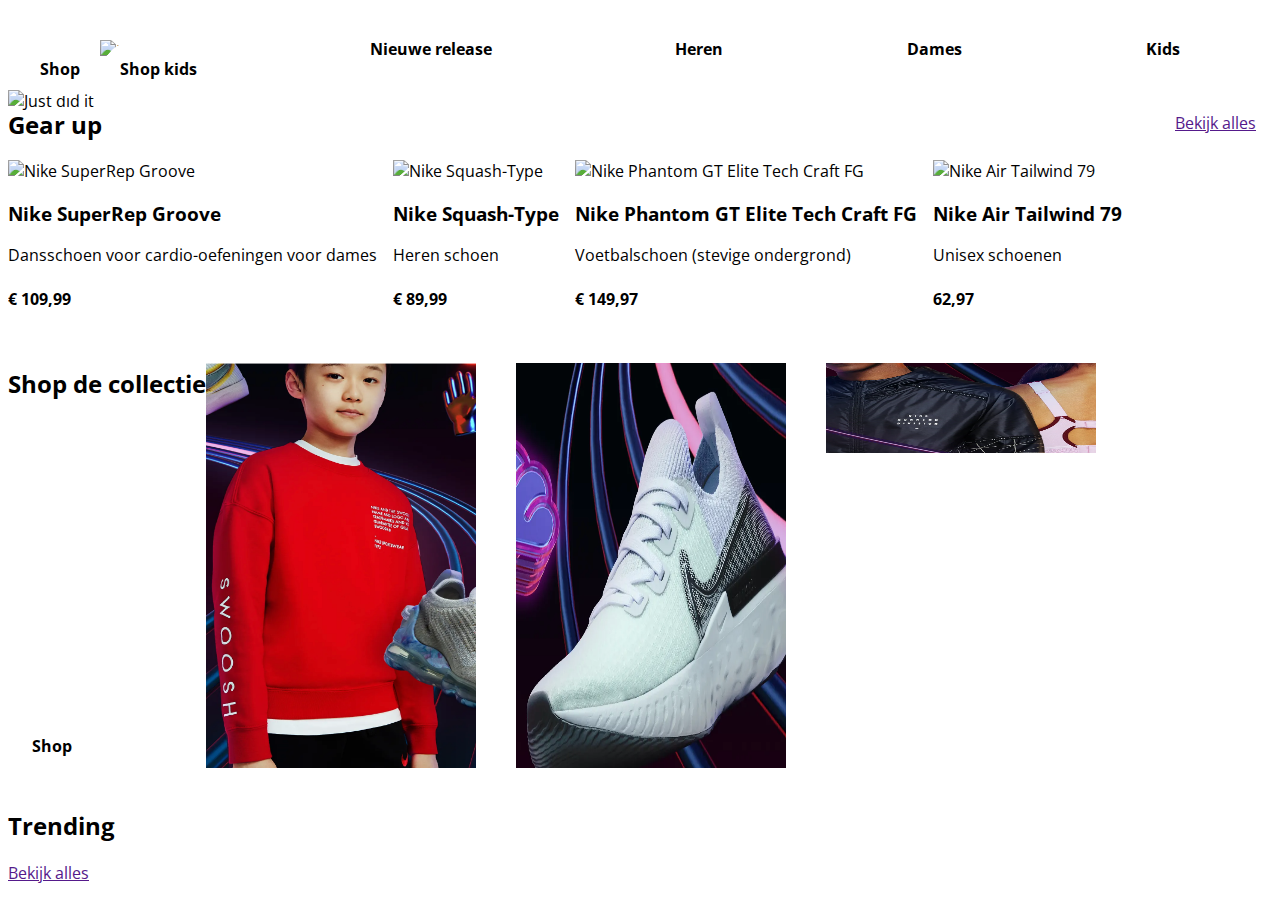
==== index.html @ 1f686b12 "Add files via upload" ====
<!doctype html>
<html lang="nl">

<head>
  <meta charset="UTF-8">
  <meta name="author" content="jouw naam">
  <meta name="viewport" content="width=device-width, initial-scale=1">

  <title>Nike</title>

  <link href="styles/style.css" rel="stylesheet">
  <link rel="preconnect" href="https://fonts.gstatic.com">
  <link href="https://fonts.googleapis.com/css2?family=Open+Sans+Condensed:ital,wght@0,300;0,700;1,300&display=swap" rel="stylesheet">

</head>

<header>

  <nav>
    <ul id="Navigatie">
      <li><img src="https://i.pinimg.com/originals/20/60/2d/20602d43cc993811e5a6bd1886af4f33.png" alt="Nike logo"></li>
      <li> <a href="">Nieuwe release</a></li>
      <li> <a href="">Heren</a></li>
      <li> <a href="">Dames</a></li>
      <li> <a href="">Kids</a></li>
    </ul>
  </nav>

</header>

<body>
  <script src="scripts/script.js"></script>

  <section id="Uitgelicht">
    <h2>Laat je look vlammen</h2>
    <img src="https://images.unsplash.com/photo-1579298245158-33e8f568f7d3?ixlib=rb-1.2.1&ixid=eyJhcHBfaWQiOjEyMDd9&auto=format&fit=crop&w=2134&q=80" alt="Just did it">
    <a href="">Shop</a> <a href="">Shop kids</a>
  </section>

  <section id="Gearup">
    <h2>Gear up</h2>
    <a href=""> Bekijk alles</a>

    <section id="schoenen">
      <section id="schoen1">
        <img src="https://static.nike.com/a/images/t_PDP_864_v1/f_auto,b_rgb:f5f5f5/c372decc-56ef-4c8b-a226-6e524dd06023/superrep-groove-dansschoen-cardio-oefeningen-dames-Kzk4Ml.jpg" alt="Nike SuperRep Groove">
        <h3>Nike SuperRep Groove</h3>
        <p>Dansschoen voor cardio-oefeningen voor dames</p>
        <h4>€ 109,99</h4>
      </section>

      <section id="schoen2">
        <img src="https://static.nike.com/a/images/c_limit,w_592,f_auto/t_product_v1/i1-3713950b-8cb1-4521-9f08-b0ad23f3487e/squash-type-herenschoen-VsN0Gf.jpg" alt="Nike Squash-Type">
        <h3>Nike Squash-Type</h3>
        <p>Heren schoen</p>
        <h4>€ 89,99</h4>
      </section>

      <section id="schoen3">
        <img src="https://static.nike.com/a/images/c_limit,w_592,f_auto/t_product_v1/562a90c4-e43f-4e2d-8ecd-390de38e3019/phantom-gt-elite-tech-craft-fg-voetbalschoen-RDJDDx.jpg" alt="Nike Phantom GT Elite Tech Craft FG">
        <h3>Nike Phantom GT Elite Tech Craft FG</h3>
        <p>Voetbalschoen (stevige ondergrond)</p>
        <h4>€ 149,97</h4>
      </section>

      <section id="schoen4">
        <img src="https://static.nike.com/a/images/t_PDP_864_v1/f_auto,b_rgb:f5f5f5/twzljiqrqjmmbgksaz6c/air-tailwind-79-schoen-VrwQ7M.jpg" alt="Nike Air Tailwind 79">
        <h3>Nike Air Tailwind 79</h3>
        <p>Unisex schoenen</p>
        <h4>62,97</h4>
      </section>
    </section>


  </section>



  <section id="shopdecollectie">
    <h2>Shop de collectie</h2>

    <figure id="onzefavorieten">
      <img src="./images/onzefavorieten.jpg" alt="Onze favorieten">
      <figcaption><a href="">Shop</a> </figcaption>
    </figure>

    <figure id="alleschoenen">
      <img src="./images/alleschoenen.png" alt="Onze schoenen">
      <figcaption><a href="">Shop</a> </figcaption>
    </figure>

    <figure id="allekleding">
      <img src="./images/allekleding.png" alt="Onze kleding">
      <figcaption><a href="">Shop</a> </figcaption>
    </figure>

  </section>


  <section>
    <h2>Trending</h2>
    <a href=""> Bekijk alles</a>
    <img src="" alt="">
    <h4></h4>
    <p></p>
  </section>

  <section>
    <h2></h2>
    <figure>
      <figcaption> <a href="#"></a> </figcaption>
    </figure>
  </section>


  <section> </section>
  <h2></h2>

  <section>
    <h2></h2>
  </section>
</body>

<footer></footer>

</html>
---- styles/style.css ----
/* CSS Document */
*, *::after, *::before {
  box-sizing: border-box;
  font-family: "open Sans Condensed";
}

/* Bron navigatie: https://stackoverflow.com/questions/15710701/horizontal-list-items  */

header {
  background-color: white;
}

ul#Navigatie {
  background: none;
  margin: 0;
  padding: 0;
  height: 10%;
  width: auto;
  display: flex;
}

ul#Navigatie img {
  width: 5vh;
  align-items: center;
  align-content: center;
  margin-top: 1em;
}

ul#Navigatie li {
  display: inline;
  list-style: none;
  margin-left: auto;
  margin-right: auto;
  top: 0px;
  align-items: center;
  padding: 1em;
}

ul#Navigatie li a {
  text-decoration: none;
  font-weight: bolder;
  color: #000;
  height: 50px;
  width: auto;
  display: block;
  text-align: center;
  line-height: 50px;
  color: black;
}

#Uitgelicht {
  position: relative;
}

#Uitgelicht h2 {
  position: absolute;
  text-size: 2em;
  color: white;
  bottom: 3.5em;
  left: 1em;
  margin: 0;
  border-radius: 1em;
}

#Uitgelicht a {
  position: absolute;
  bottom: 1em;
  margin: 0;
  padding: 1em;
  color: black;
  background-color: white;
  border-radius: 3em;
  font-weight: bolder;
  font-size: 1em;
  text-decoration: none;
}

#Uitgelicht a:first-of-type {
  position: absolute;
  left: 1em;
}

#Uitgelicht a:last-of-type {
  position: absolute;
  left: 6em;
}

#Uitgelicht img {
  width: 100%;
  height: 70%;
}

#Gearup {
  position: relative;
  display: flex;
}

#Gearup img {
  width: 40vw;
  height: 40vw;

}

#Gearup a {
  position: absolute;
  top: 0em;
  right: 1em;
}

#Gearup h2 {
  position: absolute;
  top: -1em;
}

#schoenen {
  display: flex;
  justify-content: flex-start;
  overflow: auto;
}

#schoen1, #schoen2, #schoen3, #schoen4 {
  padding: 1em;
  margin-left: -1em;
  margin-top: 2em;
}

#shopdecollectie {
  position: relative;
  display: flex;
}

#shopdecollectie img {
  width: 30vh;
  height: 45vh;
  margin-left: -2.5em;
}

#shopdecollectie a {
  position: absolute;
  bottom: 1em;
  margin: 0;
  left: .5em;
  padding: 1em;
  color: black;
  background-color: white;
  border-radius: 3em;
  font-weight: bolder;
  font-size: 1em;
  text-decoration: none;
}

#alleschoenen, #allekleding img {
height: 10vh;
}

#alleschoenen, #allekleding {
justify-content: flex-end;
flex-direction: column;
}
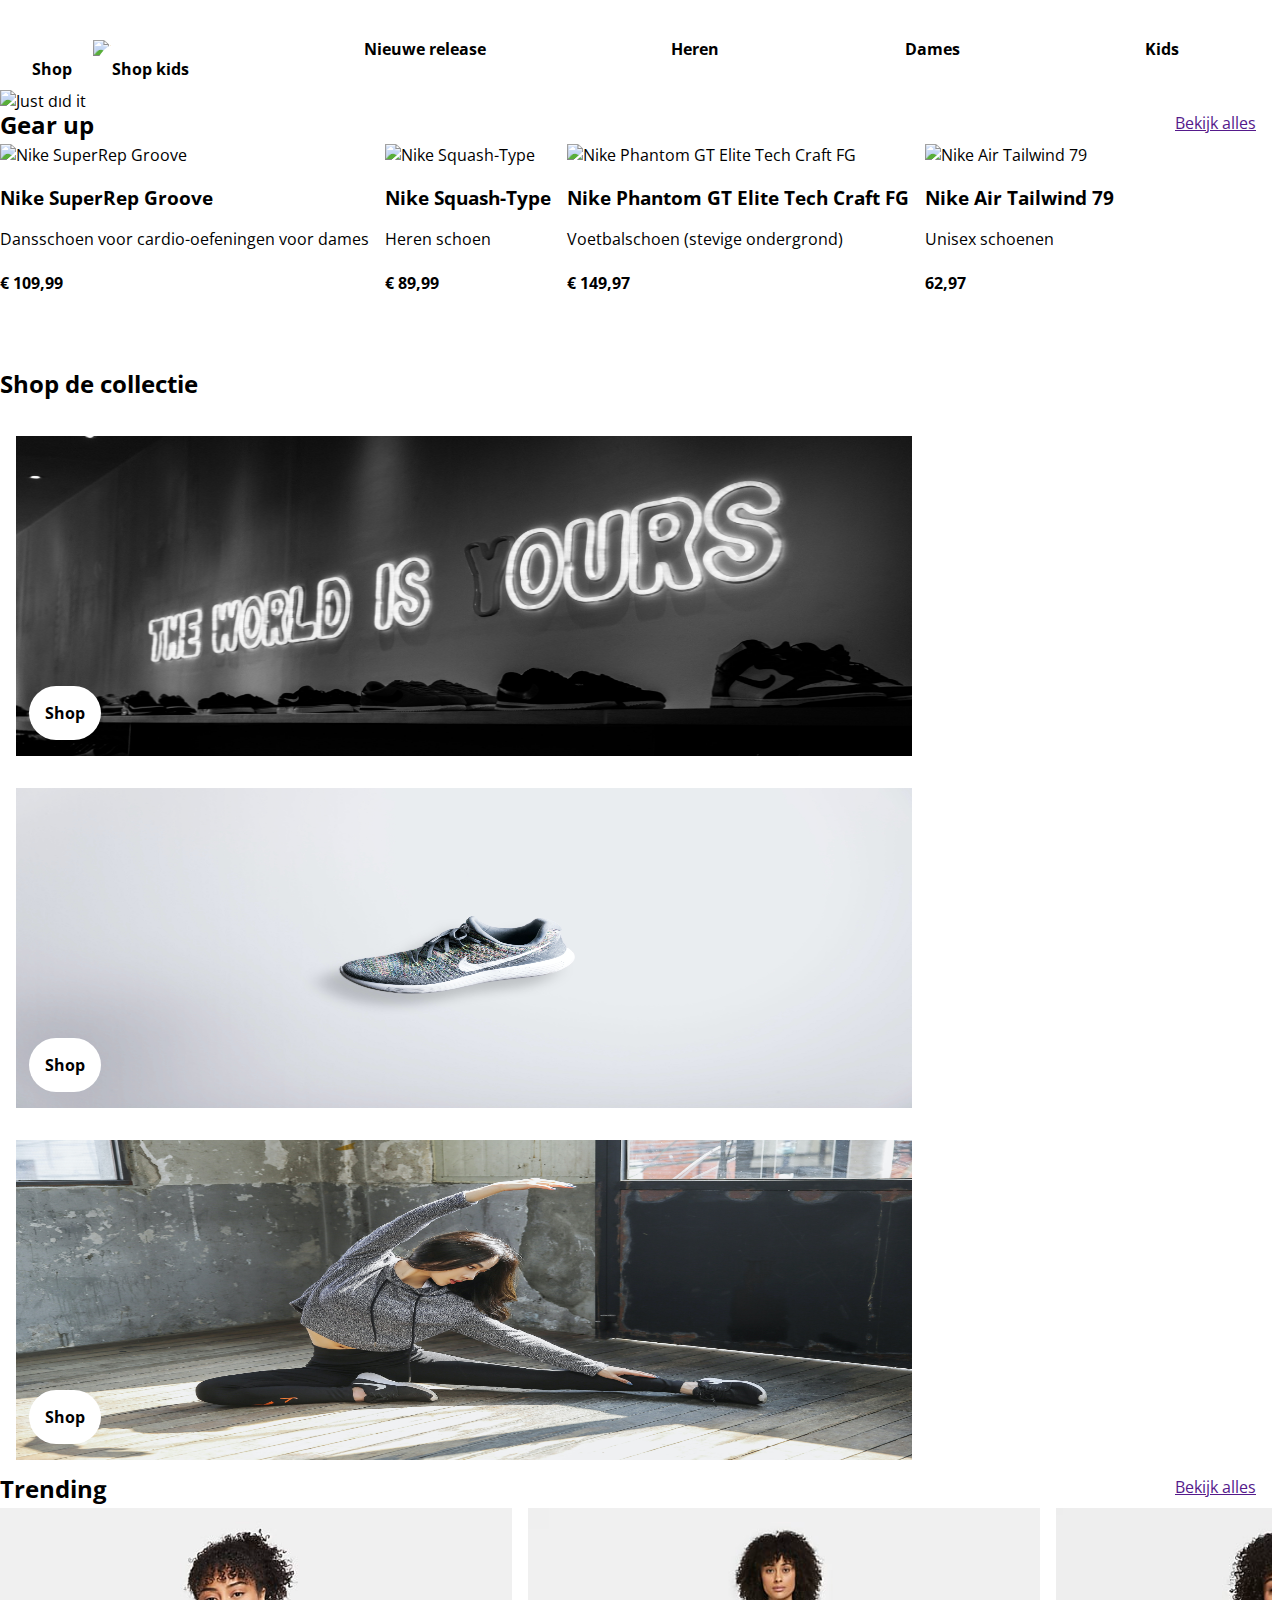
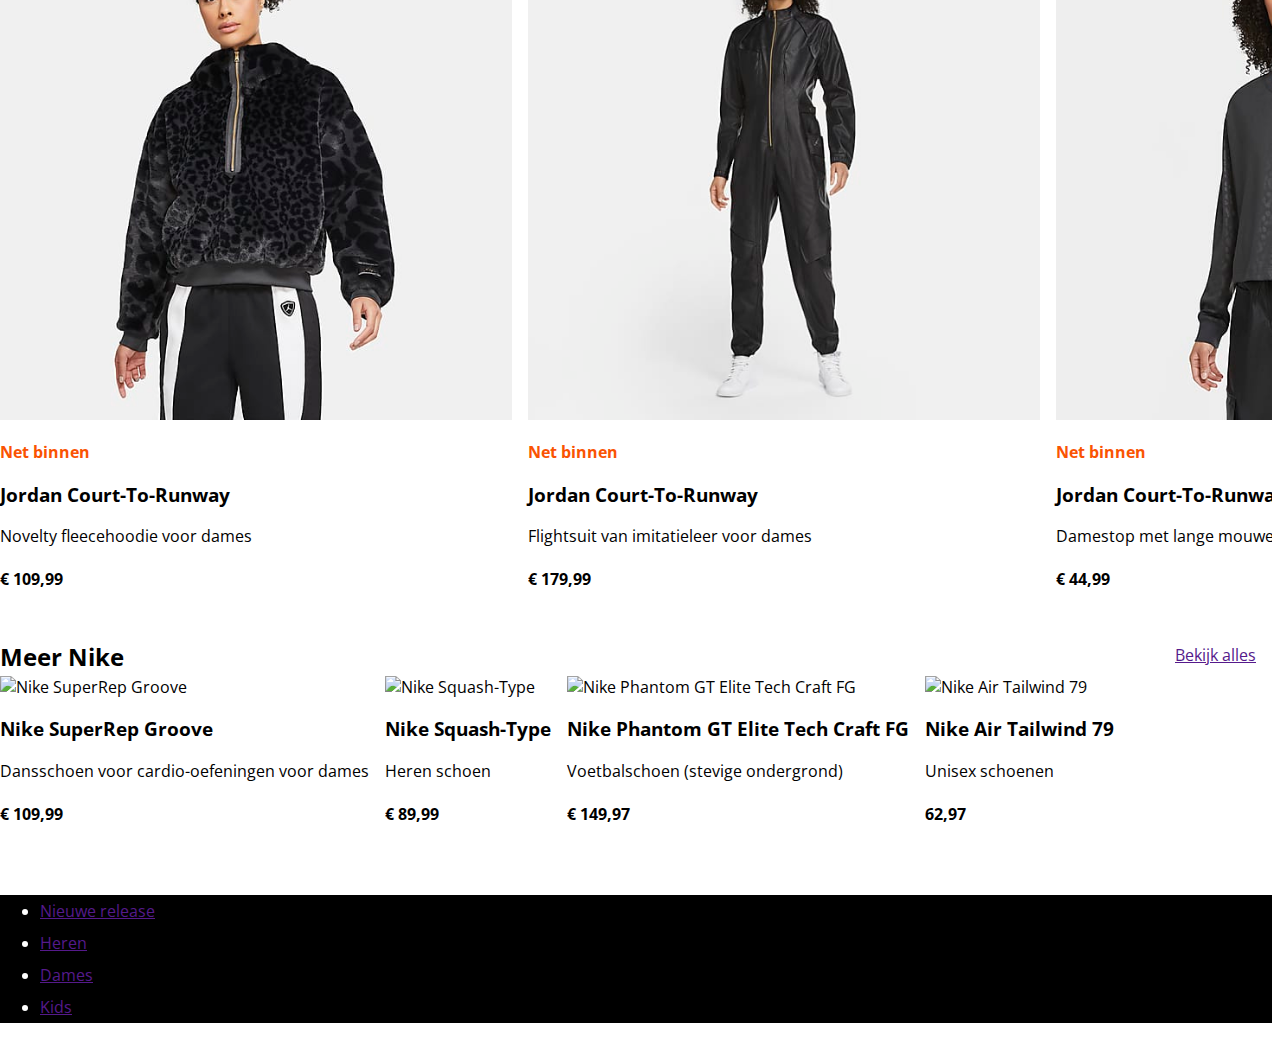
==== commit 5b94885c: "Add files via upload" ====
--- a/index.html
+++ b/index.html
@@ -29,7 +29,7 @@
 </header>
 
 <body>
-  <script src="scripts/script.js"></script>
+
 
   <section id="Uitgelicht">
     <h2>Laat je look vlammen</h2>
@@ -37,40 +37,40 @@
     <a href="">Shop</a> <a href="">Shop kids</a>
   </section>
 
+
   <section id="Gearup">
     <h2>Gear up</h2>
     <a href=""> Bekijk alles</a>
 
     <section id="schoenen">
-      <section id="schoen1">
+      <section>
         <img src="https://static.nike.com/a/images/t_PDP_864_v1/f_auto,b_rgb:f5f5f5/c372decc-56ef-4c8b-a226-6e524dd06023/superrep-groove-dansschoen-cardio-oefeningen-dames-Kzk4Ml.jpg" alt="Nike SuperRep Groove">
         <h3>Nike SuperRep Groove</h3>
         <p>Dansschoen voor cardio-oefeningen voor dames</p>
         <h4>€ 109,99</h4>
       </section>
 
-      <section id="schoen2">
+      <section>
         <img src="https://static.nike.com/a/images/c_limit,w_592,f_auto/t_product_v1/i1-3713950b-8cb1-4521-9f08-b0ad23f3487e/squash-type-herenschoen-VsN0Gf.jpg" alt="Nike Squash-Type">
         <h3>Nike Squash-Type</h3>
         <p>Heren schoen</p>
         <h4>€ 89,99</h4>
       </section>
 
-      <section id="schoen3">
+      <section>
         <img src="https://static.nike.com/a/images/c_limit,w_592,f_auto/t_product_v1/562a90c4-e43f-4e2d-8ecd-390de38e3019/phantom-gt-elite-tech-craft-fg-voetbalschoen-RDJDDx.jpg" alt="Nike Phantom GT Elite Tech Craft FG">
         <h3>Nike Phantom GT Elite Tech Craft FG</h3>
         <p>Voetbalschoen (stevige ondergrond)</p>
         <h4>€ 149,97</h4>
       </section>
 
-      <section id="schoen4">
+      <section>
         <img src="https://static.nike.com/a/images/t_PDP_864_v1/f_auto,b_rgb:f5f5f5/twzljiqrqjmmbgksaz6c/air-tailwind-79-schoen-VrwQ7M.jpg" alt="Nike Air Tailwind 79">
         <h3>Nike Air Tailwind 79</h3>
         <p>Unisex schoenen</p>
         <h4>62,97</h4>
       </section>
     </section>
-
 
   </section>
 
@@ -79,48 +79,112 @@
   <section id="shopdecollectie">
     <h2>Shop de collectie</h2>
 
-    <figure id="onzefavorieten">
+    <figure>
       <img src="./images/onzefavorieten.jpg" alt="Onze favorieten">
       <figcaption><a href="">Shop</a> </figcaption>
     </figure>
 
-    <figure id="alleschoenen">
-      <img src="./images/alleschoenen.png" alt="Onze schoenen">
+    <figure>
+      <img src="./images/alleschoenen.jpg" alt="Onze schoenen">
       <figcaption><a href="">Shop</a> </figcaption>
     </figure>
 
-    <figure id="allekleding">
-      <img src="./images/allekleding.png" alt="Onze kleding">
+    <figure>
+      <img src="./images/allekleding.jpg" alt="Onze kleding">
       <figcaption><a href="">Shop</a> </figcaption>
     </figure>
 
   </section>
 
 
-  <section>
+  <section id="Trending">
     <h2>Trending</h2>
     <a href=""> Bekijk alles</a>
-    <img src="" alt="">
-    <h4></h4>
-    <p></p>
+
+    <section id="schoenen">
+      <section>
+        <img src="./images/jordan-fleece.jpg" alt="Jordan Court-To-Runway">
+        <p>Net binnen</p>
+        <h3>Jordan Court-To-Runway</h3>
+        <p>Novelty fleecehoodie voor dames</p>
+        <h4>€ 109,99</h4>
+      </section>
+
+      <section>
+        <img src="./images/jordan-flightsuit.jpg" alt="Jordan Court-To-Runway Flightsuit">
+        <p>Net binnen</p>
+        <h3>Jordan Court-To-Runway</h3>
+        <p>Flightsuit van imitatieleer voor dames</p>
+        <h4>€ 179,99</h4>
+      </section>
+
+      <section>
+        <img src="./images/jordanjacket.jpg" alt="Jordan Court-To-Runway Shirt">
+        <p>Net binnen</p>
+        <h3>Jordan Court-To-Runway</h3>
+        <p>Damestop met lange mouwen en luipaardprint</p>
+        <h4>€ 44,99</h4>
+      </section>
+
+      <section>
+        <img src="./images/jordan-broek.jpg" alt="Jordan Court-To-Runway Broek">
+        <p>Net binnen</p>
+        <h3>Jordan Court-To-Runway</h3>
+        <p>Utility broek van imitatieleer voor dames</p>
+        <h4>129,99</h4>
+      </section>
+    </section>
+
   </section>
 
-  <section>
-    <h2></h2>
-    <figure>
-      <figcaption> <a href="#"></a> </figcaption>
-    </figure>
+  <section id="Gearup">
+    <h2>Meer Nike</h2>
+    <a href=""> Bekijk alles</a>
+
+    <section id="schoenen">
+      <section>
+        <img src="https://static.nike.com/a/images/t_PDP_864_v1/f_auto,b_rgb:f5f5f5/c372decc-56ef-4c8b-a226-6e524dd06023/superrep-groove-dansschoen-cardio-oefeningen-dames-Kzk4Ml.jpg" alt="Nike SuperRep Groove">
+        <h3>Nike SuperRep Groove</h3>
+        <p>Dansschoen voor cardio-oefeningen voor dames</p>
+        <h4>€ 109,99</h4>
+      </section>
+
+      <section>
+        <img src="https://static.nike.com/a/images/c_limit,w_592,f_auto/t_product_v1/i1-3713950b-8cb1-4521-9f08-b0ad23f3487e/squash-type-herenschoen-VsN0Gf.jpg" alt="Nike Squash-Type">
+        <h3>Nike Squash-Type</h3>
+        <p>Heren schoen</p>
+        <h4>€ 89,99</h4>
+      </section>
+
+      <section>
+        <img src="https://static.nike.com/a/images/c_limit,w_592,f_auto/t_product_v1/562a90c4-e43f-4e2d-8ecd-390de38e3019/phantom-gt-elite-tech-craft-fg-voetbalschoen-RDJDDx.jpg" alt="Nike Phantom GT Elite Tech Craft FG">
+        <h3>Nike Phantom GT Elite Tech Craft FG</h3>
+        <p>Voetbalschoen (stevige ondergrond)</p>
+        <h4>€ 149,97</h4>
+      </section>
+
+      <section>
+        <img src="https://static.nike.com/a/images/t_PDP_864_v1/f_auto,b_rgb:f5f5f5/twzljiqrqjmmbgksaz6c/air-tailwind-79-schoen-VrwQ7M.jpg" alt="Nike Air Tailwind 79">
+        <h3>Nike Air Tailwind 79</h3>
+        <p>Unisex schoenen</p>
+        <h4>62,97</h4>
+      </section>
+    </section>
+
   </section>
 
-
-  <section> </section>
-  <h2></h2>
-
-  <section>
-    <h2></h2>
-  </section>
+    <script src="scripts/script.js"></script>
 </body>
 
-<footer></footer>
+<footer>
+  <nav>
+    <ul>
+      <li> <a href="">Nieuwe release</a></li>
+      <li> <a href="">Heren</a></li>
+      <li> <a href="">Dames</a></li>
+      <li> <a href="">Kids</a></li>
+    </ul>
+  </nav>
+</footer>
 
 </html>
--- a/styles/style.css
+++ b/styles/style.css
@@ -5,9 +5,12 @@
 }
 
 /* Bron navigatie: https://stackoverflow.com/questions/15710701/horizontal-list-items  */
-
 header {
   background-color: white;
+}
+
+body {
+  margin-left: auto;
 }
 
 ul#Navigatie {
@@ -95,10 +98,13 @@
   display: flex;
 }
 
+#Gearup section {
+  padding: 1em 1em 1em 0em;
+}
+
 #Gearup img {
   width: 40vw;
   height: 40vw;
-
 }
 
 #Gearup a {
@@ -112,34 +118,67 @@
   top: -1em;
 }
 
+#Trending {
+  position: relative;
+  display: flex;
+}
+
+#Trending section {
+  padding: 1em 1em 1em 0em;
+}
+
+#Trending img {
+  width: 40vw;
+  height: 40vw;
+}
+
+#Trending a {
+  position: absolute;
+  top: 0em;
+  right: 1em;
+}
+
+#Trending h2 {
+  position: absolute;
+  top: -1em;
+}
+
+#Trending p:first-of-type {
+  color: #FA5302;
+  font-weight: bold;
+}
+
 #schoenen {
   display: flex;
   justify-content: flex-start;
-  overflow: auto;
+  overflow: auto
 }
 
-#schoen1, #schoen2, #schoen3, #schoen4 {
+#schoenen::-webkit-scrollbar {
+  ​​​​​​​​display: none;
   padding: 1em;
   margin-left: -1em;
   margin-top: 2em;
 }
 
-#shopdecollectie {
+#shopdecollectie figure {
+  display: flex;
+  flex-direction: column;
   position: relative;
-  display: flex;
+  margin: 0;
+  padding: 1em;
 }
 
 #shopdecollectie img {
-  width: 30vh;
-  height: 45vh;
-  margin-left: -2.5em;
+  width: 70vw;
+  height: 25vw;
 }
 
 #shopdecollectie a {
   position: absolute;
   bottom: 1em;
-  margin: 0;
-  left: .5em;
+  margin: 1em;
+  left: 0.8em;
   padding: 1em;
   color: black;
   background-color: white;
@@ -149,11 +188,12 @@
   text-decoration: none;
 }
 
-#alleschoenen, #allekleding img {
-height: 10vh;
+footer {
+  background-color: black;
 }
 
-#alleschoenen, #allekleding {
-justify-content: flex-end;
-flex-direction: column;
+footer ul {
+  color: white;
+  text-decoration: none;
+  line-height: 2em;
 }
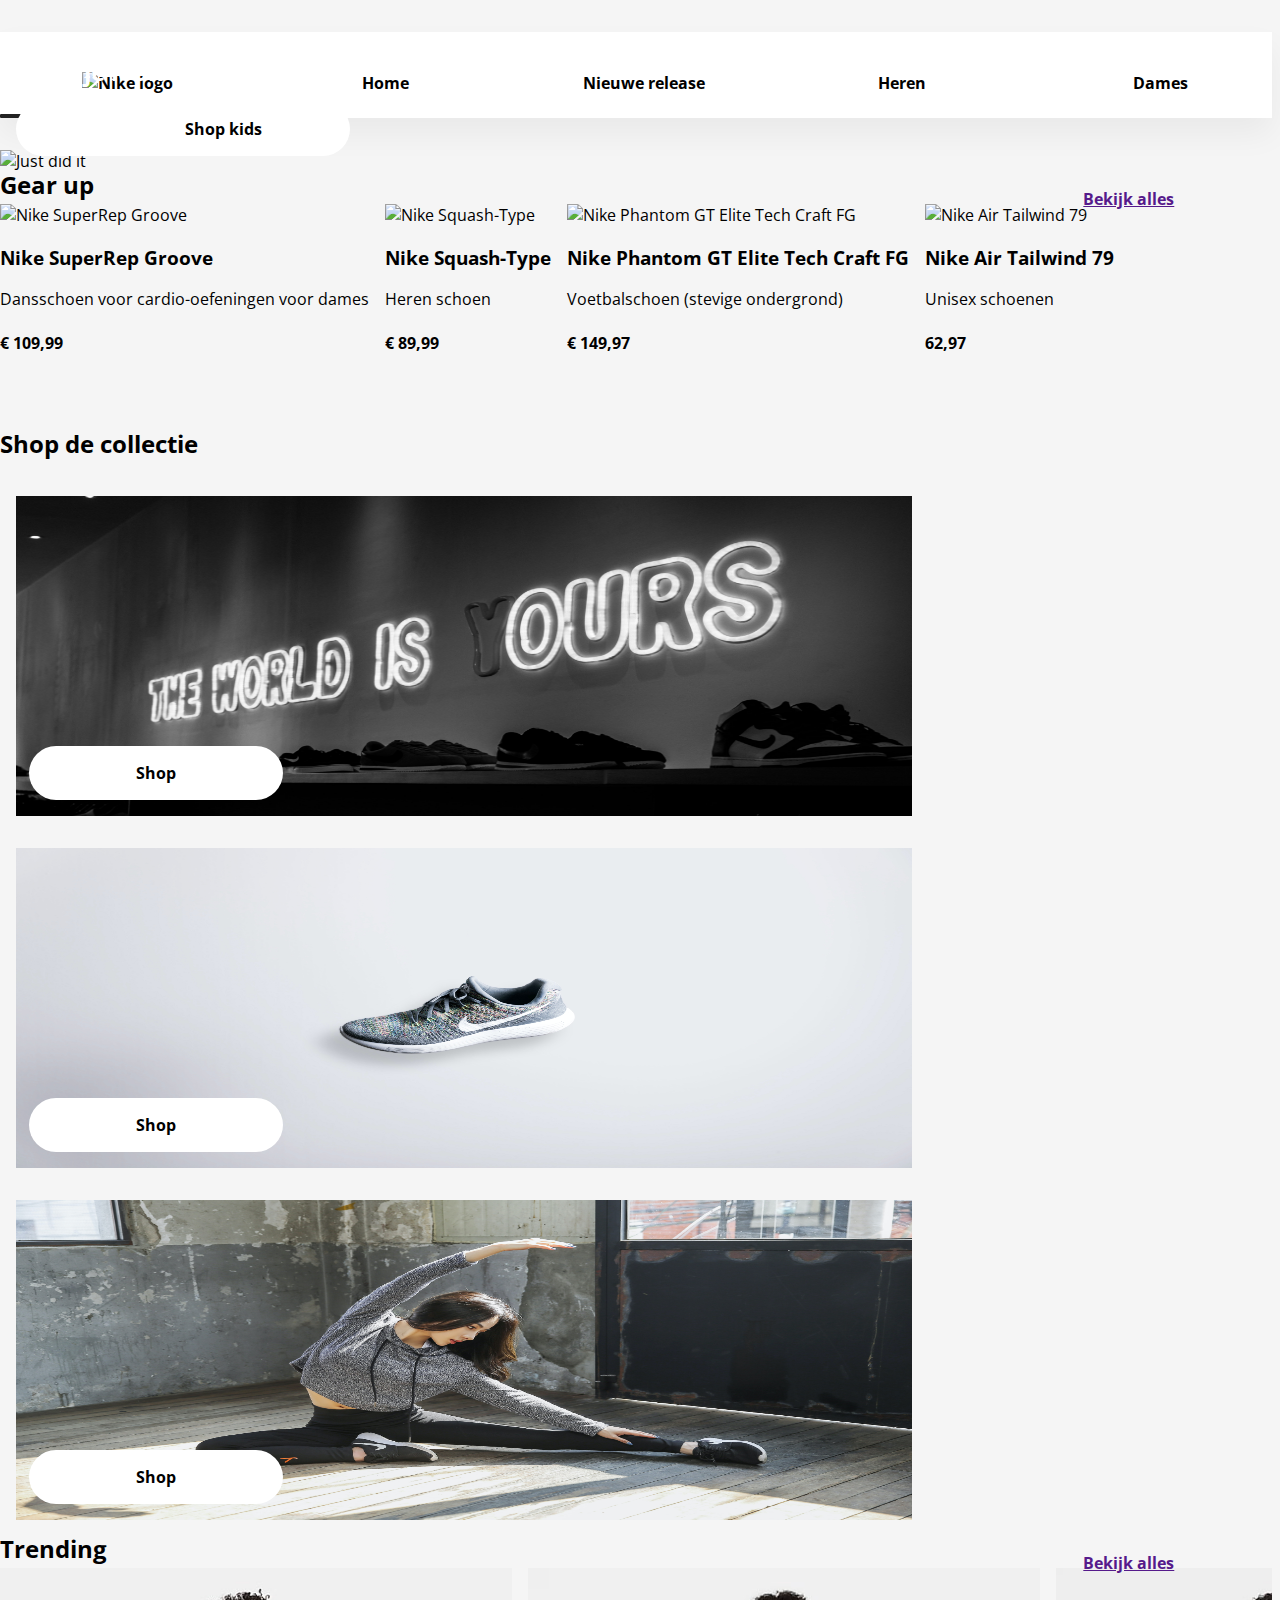
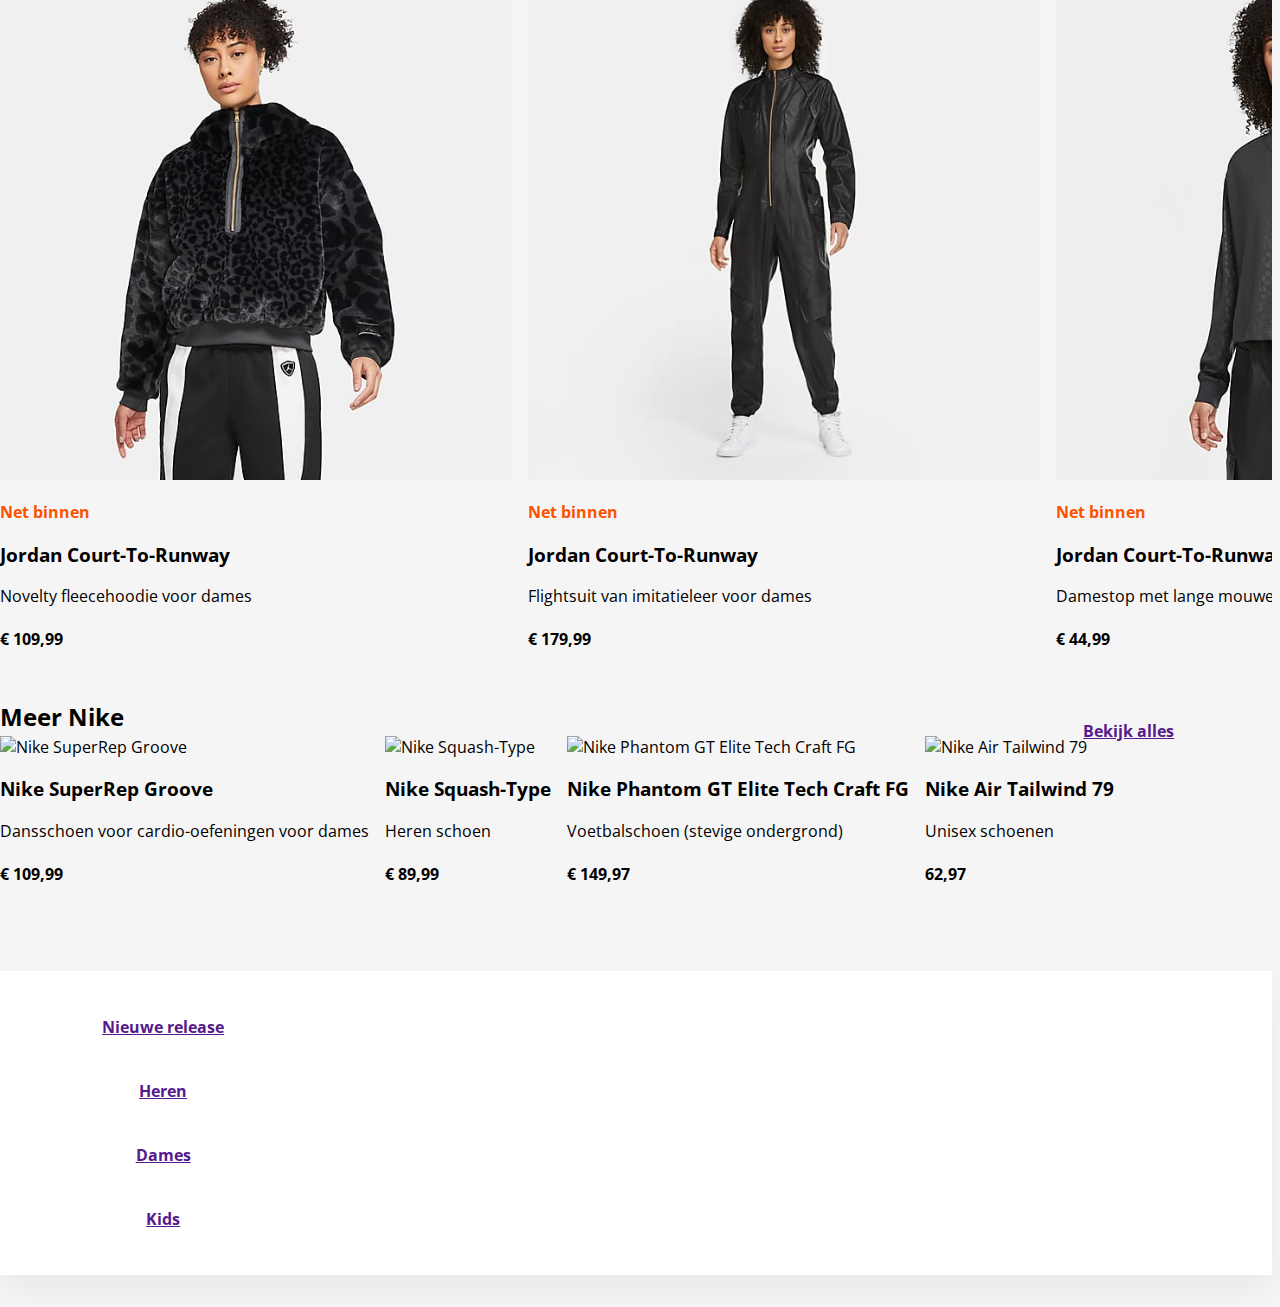
==== commit 6491ef59: "Add files via upload" ====
--- a/index.html
+++ b/index.html
@@ -16,16 +16,18 @@
 
 <header>
 
-  <nav>
-    <ul id="Navigatie">
-      <li><img src="https://i.pinimg.com/originals/20/60/2d/20602d43cc993811e5a6bd1886af4f33.png" alt="Nike logo"></li>
-      <li> <a href="">Nieuwe release</a></li>
-      <li> <a href="">Heren</a></li>
-      <li> <a href="">Dames</a></li>
-      <li> <a href="">Kids</a></li>
-    </ul>
+<!--bron: https://codepen.io/bennettfeely/pen/MxOrLO-->
+  <nav class="black">
+    <div class="underline"></div>
+    <div class="underline"></div>
+    <div class="underline"></div>
+    <a onclick="ul(0)"><img src="https://i.pinimg.com/originals/20/60/2d/20602d43cc993811e5a6bd1886af4f33.png" alt="Nike logo"></a>
+    <a onclick="ul(1)">Home</a>
+    <a onclick="ul(2)">Nieuwe release</a>
+    <a onclick="ul(3)">Heren</a>
+    <a onclick="ul(4)">Dames</a>
+    <a onclick="ul(5)">Kids</a>
   </nav>
-
 </header>
 
 <body>
--- a/styles/style.css
+++ b/styles/style.css
@@ -13,43 +13,70 @@
   margin-left: auto;
 }
 
-ul#Navigatie {
-  background: none;
-  margin: 0;
-  padding: 0;
-  height: 10%;
-  width: auto;
-  display: flex;
-}
-
-ul#Navigatie img {
+
+/*bron: https://codepen.io/bennettfeely/pen/MxOrLO */
+:root {
+  --underline-height: .5em;
+  --transition-duration: .5s;
+}
+
+body {
+  font-family: system-ui, sans-serif;
+  background: whitesmoke;
+  min-height: 100vh;
+}
+
+nav {
+  position: relative;
+  white-space: nowrap;
+  background: white;
+  padding: var(--underline-height) 0;
+  margin: 2em 0;
+  box-shadow: 0 1em 2em rgba(0, 0, 0, 0.05);
+}
+
+nav img {
   width: 5vh;
   align-items: center;
   align-content: center;
   margin-top: 1em;
 }
 
-ul#Navigatie li {
-  display: inline;
-  list-style: none;
-  margin-left: auto;
-  margin-right: auto;
-  top: 0px;
-  align-items: center;
-  padding: 1em;
-}
-
-ul#Navigatie li a {
-  text-decoration: none;
+.underline {
+  display: block;
+  position: absolute;
+  z-index: 0;
+  bottom: 0;
+  left: 0;
+  height: var(--underline-height);
+  width: 20%;
+  background: black;
+  pointer-events: none;
+  mix-blend-mode: multiply;
+  -webkit-transition: -webkit-transform var(--transition-duration) ease-in-out;
+  transition: -webkit-transform var(--transition-duration) ease-in-out;
+  transition: transform var(--transition-duration) ease-in-out;
+  transition: transform var(--transition-duration) ease-in-out, -webkit-transform var(--transition-duration) ease-in-out;
+}
+
+a {
+  display: inline-block;
+  z-index: 10;
+  width: 20%;
+  padding: 1em 0;
+  text-align: center;
+  cursor: pointer;
   font-weight: bolder;
-  color: #000;
-  height: 50px;
-  width: auto;
-  display: block;
-  text-align: center;
-  line-height: 50px;
-  color: black;
-}
+}
+
+nav.black .underline {
+  background: #222;
+  border-radius: .25em;
+  height: calc(var(--underline-height) / 2);
+  mix-blend-mode: initial;
+}
+
+
 
 #Uitgelicht {
   position: relative;
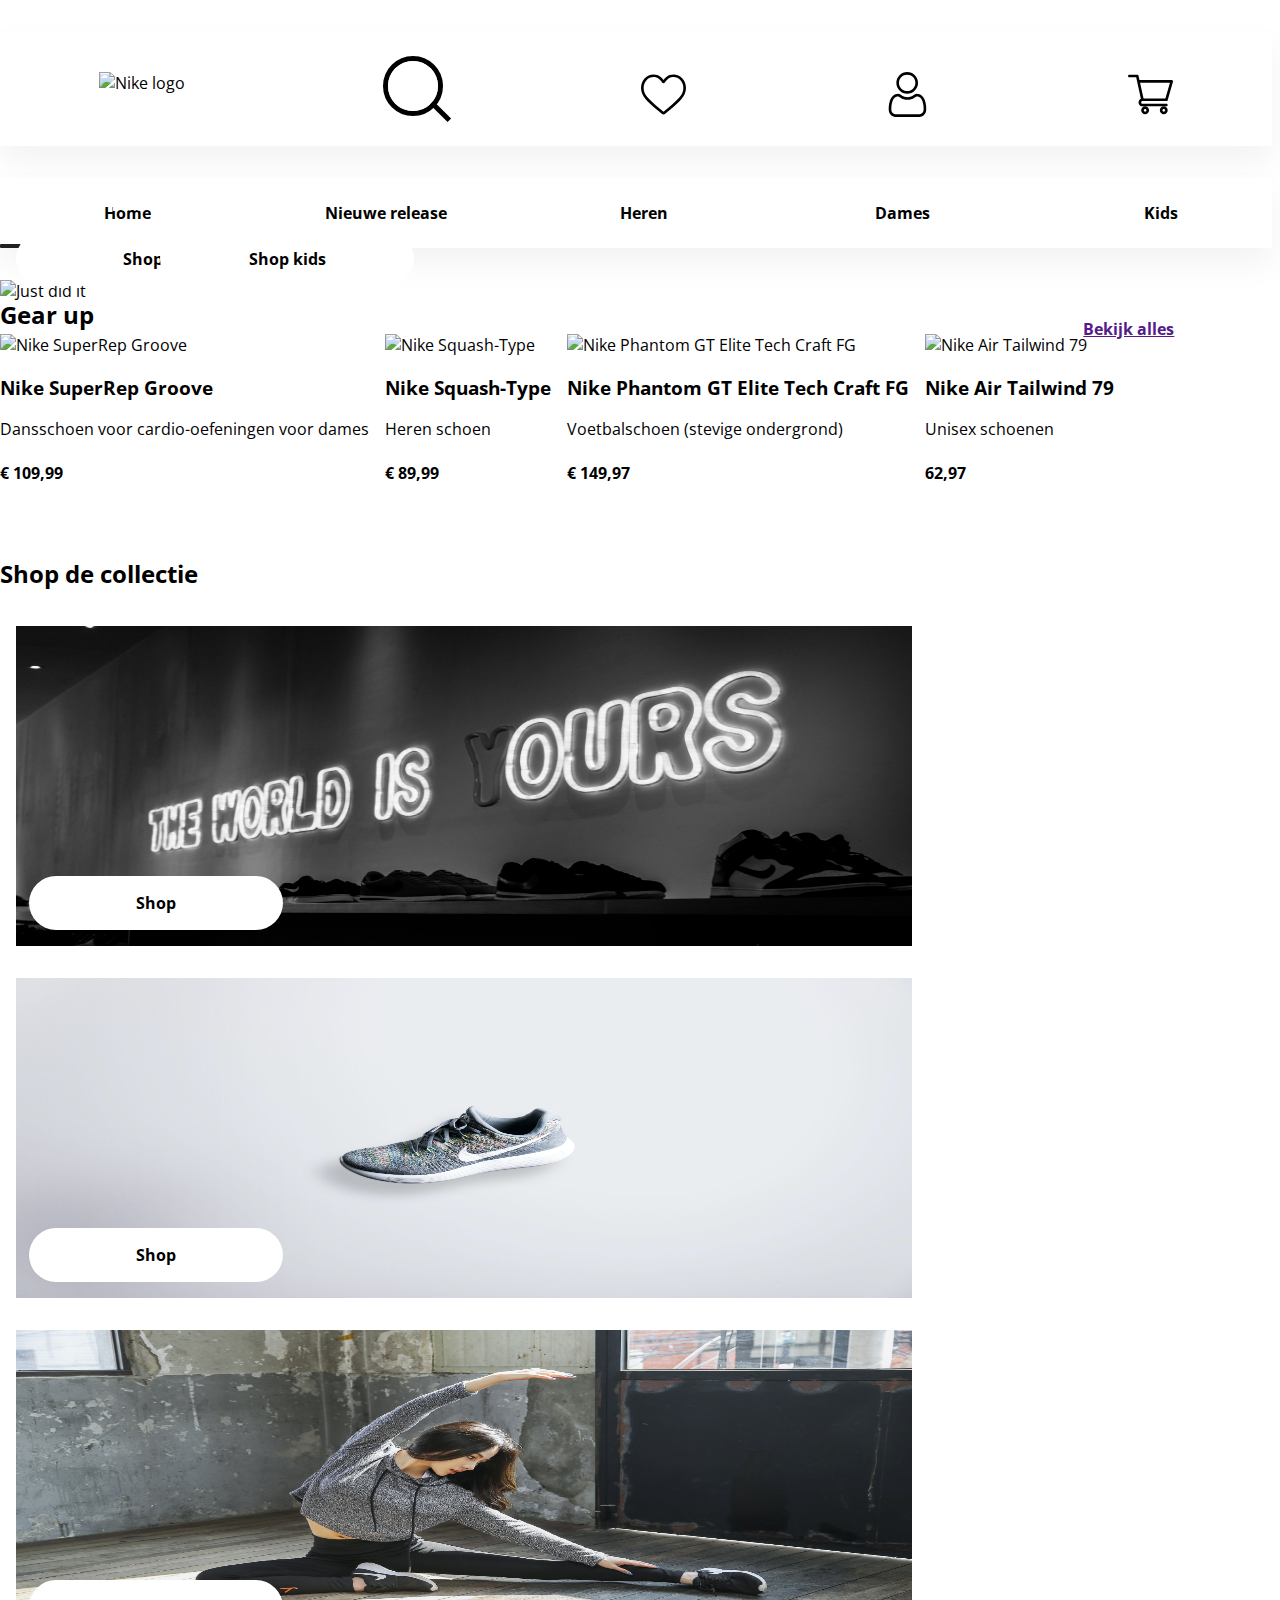
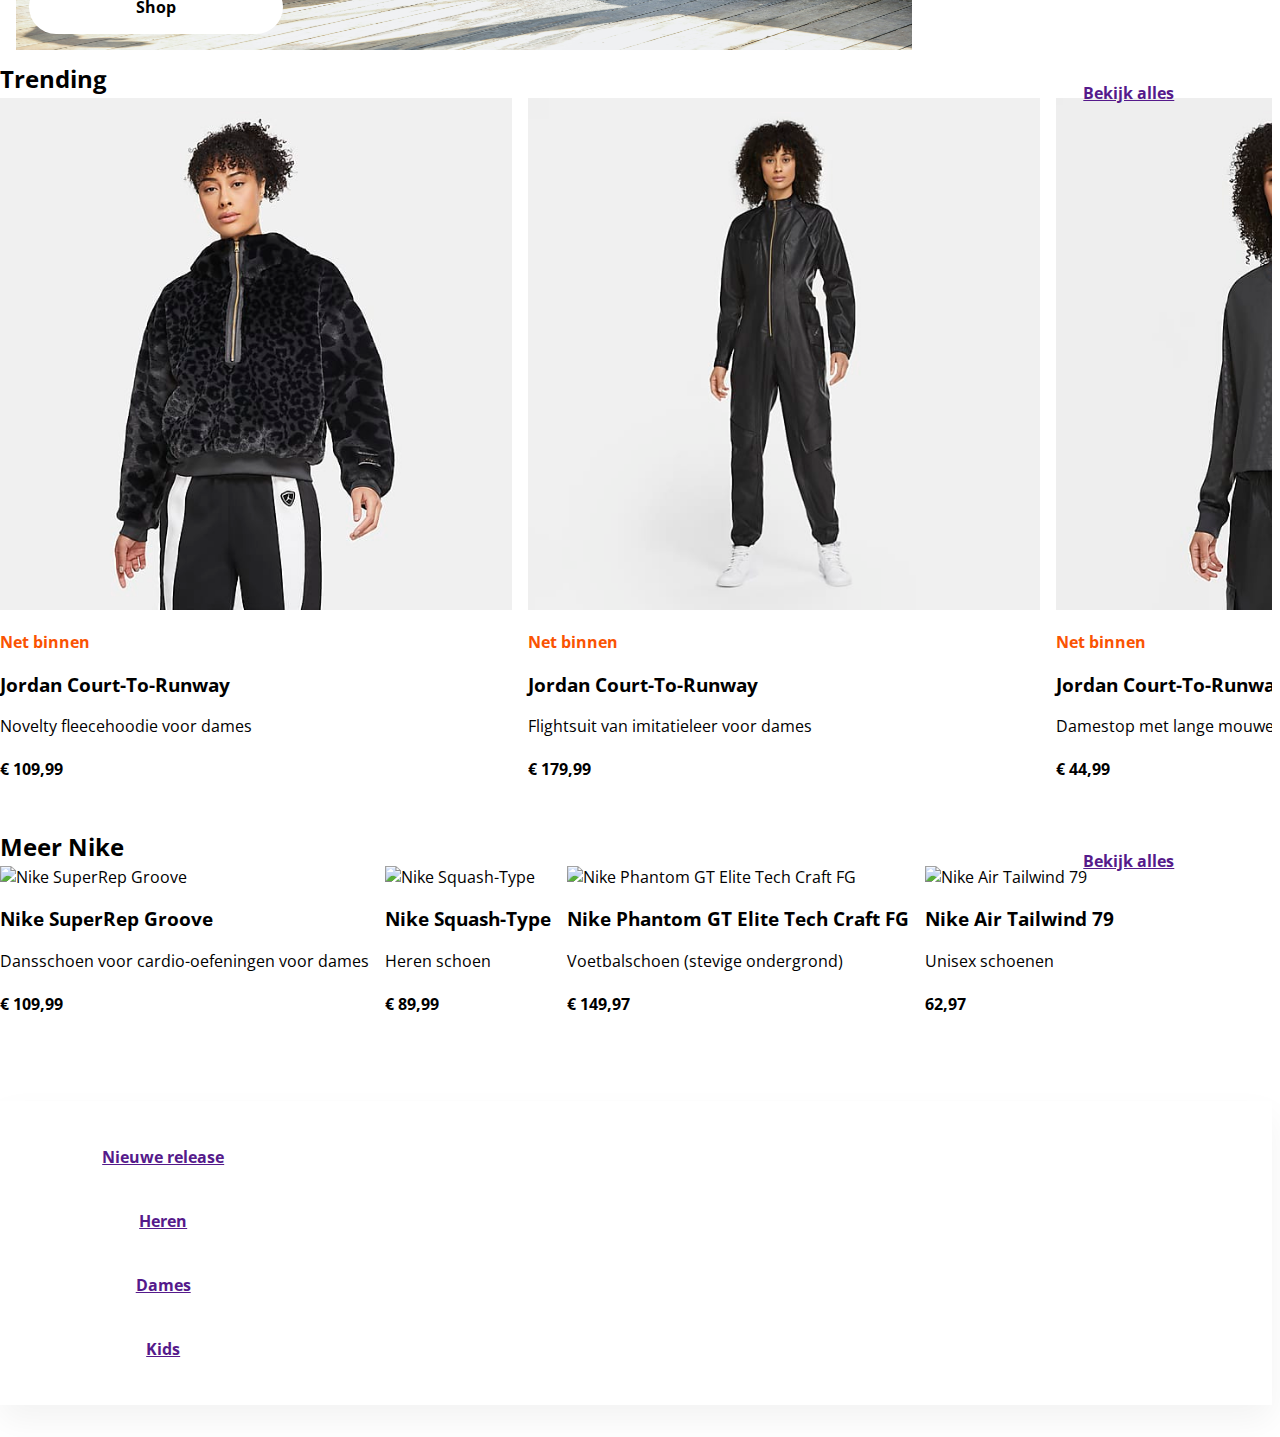
==== commit c209d02c: "Add files via upload" ====
--- a/index.html
+++ b/index.html
@@ -16,17 +16,30 @@
 
 <header>
 
-<!--bron: https://codepen.io/bennettfeely/pen/MxOrLO-->
+  <nav>
+    <ul id="Navigatie">
+      <li><img src="https://i.pinimg.com/originals/20/60/2d/20602d43cc993811e5a6bd1886af4f33.png" alt="Nike logo"></li>
+      <li>
+        <div class="search-box">
+      <input type="text" placeholder=" "/><span></span>
+    </div>
+      </li>
+    <li><img src="./images/001-heart.svg" alt="Icon wishlist"></li>
+    <li><img src="./images/003-user.svg" alt="Icon user"></li>
+    <li><img src="./images/002-shopping-cart.svg" alt="Icon shoppingcart"></li>
+    </ul>
+  </nav>
+
+  <!--bron: https://codepen.io/bennettfeely/pen/MxOrLO-->
   <nav class="black">
     <div class="underline"></div>
     <div class="underline"></div>
     <div class="underline"></div>
-    <a onclick="ul(0)"><img src="https://i.pinimg.com/originals/20/60/2d/20602d43cc993811e5a6bd1886af4f33.png" alt="Nike logo"></a>
-    <a onclick="ul(1)">Home</a>
-    <a onclick="ul(2)">Nieuwe release</a>
-    <a onclick="ul(3)">Heren</a>
-    <a onclick="ul(4)">Dames</a>
-    <a onclick="ul(5)">Kids</a>
+    <a onclick="ul(0)">Home</a>
+    <a onclick="ul(1)">Nieuwe release</a>
+    <a onclick="ul(2)">Heren</a>
+    <a onclick="ul(3)">Dames</a>
+    <a onclick="ul(4)">Kids</a>
   </nav>
 </header>
 
@@ -175,7 +188,7 @@
 
   </section>
 
-    <script src="scripts/script.js"></script>
+  <script src="scripts/script.js"></script>
 </body>
 
 <footer>
--- a/styles/style.css
+++ b/styles/style.css
@@ -13,18 +13,126 @@
   margin-left: auto;
 }
 
-
-/*bron: https://codepen.io/bennettfeely/pen/MxOrLO */
+/* Search bar
+bron: https://codepen.io/bennettfeely/pen/MxOrLO en https://codepen.io/takaneichinose/pen/ErGwPZ */
+.search-box {
+  border: solid 5px black;
+  display: inline-block;
+  position: relative;
+  border-radius: 50px;
+}
+
+.search-box input[type="text"] {
+  font-family: Raleway, sans-serif;
+  font-size: 20px;
+  font-weight: bold;
+  width: 5px;
+  height: 50px;
+  padding: 5px 40px 5px 10px;
+  border: none;
+  box-sizing: border-box;
+  border-radius: 50px;
+  transition: width 800ms cubic-bezier(0.5, -0.5, 0.5, 0.5) 600ms;
+}
+
+.search-box input[type="text"]:focus {
+  outline: none;
+}
+
+.search-box input[type="text"]:focus, .search-box input[type="text"]:not(:placeholder-shown) {
+  width: 300px;
+  transition: width 800ms cubic-bezier(0.5, -0.5, 0.5, 1.5);
+}
+
+.search-box input[type="text"]:focus+span, .search-box input[type="text"]:not(:placeholder-shown)+span {
+  bottom: 13px;
+  right: 10px;
+  transition: bottom 300ms ease-out 800ms, right 300ms ease-out 800ms;
+}
+
+.search-box input[type="text"]:focus+span:after, .search-box input[type="text"]:not(:placeholder-shown)+span:after {
+  top: 0;
+  right: 10px;
+  opacity: 1;
+  transition: top 300ms ease-out 1100ms, right 300ms ease-out 1100ms, opacity 300ms ease 1100ms;
+}
+
+.search-box span {
+  width: 25px;
+  height: 25px;
+  display: flex;
+  justify-content: center;
+  align-items: center;
+  position: absolute;
+  bottom: -13px;
+  right: -15px;
+  transition: bottom 300ms ease-out 300ms, right 300ms ease-out 300ms;
+}
+
+.search-box span:before, .search-box span:after {
+  content: '';
+  height: 25px;
+  border-left: solid 5px black;
+  position: absolute;
+  transform: rotate(-45deg);
+}
+
+.search-box span:after {
+  transform: rotate(45deg);
+  opacity: 0;
+  top: -20px;
+  right: -10px;
+  transition: top 300ms ease-out, right 300ms ease-out, opacity 300ms ease-out;
+}
+
+
+
+ul#Navigatie {
+  background: none;
+  margin: 0;
+  padding: 0;
+  height: 10%;
+  width: auto;
+  display: flex;
+}
+
+ul#Navigatie img {
+  width: 5vh;
+  align-items: center;
+  align-content: center;
+  margin-top: 1em;
+}
+
+ul#Navigatie li {
+  display: inline;
+  list-style: none;
+  margin-left: auto;
+  margin-right: auto;
+  top: 0px;
+  align-items: center;
+  padding: 1em;
+}
+
+ul#Navigatie li a {
+  text-decoration: none;
+  font-weight: bolder;
+  color: #000;
+  height: 50px;
+  width: auto;
+  display: block;
+  text-align: center;
+  line-height: 50px;
+  color: black;
+}
+
+
+
+/* menu balk + het lijntje bron: https://codepen.io/bennettfeely/pen/MxOrLO */
 :root {
   --underline-height: .5em;
   --transition-duration: .5s;
 }
 
-body {
-  font-family: system-ui, sans-serif;
-  background: whitesmoke;
-  min-height: 100vh;
-}
 
 nav {
   position: relative;
@@ -76,8 +184,6 @@
   mix-blend-mode: initial;
 }
 
-
-
 #Uitgelicht {
   position: relative;
 }
@@ -108,11 +214,21 @@
 #Uitgelicht a:first-of-type {
   position: absolute;
   left: 1em;
-}
+
+}
+
+#Uitgelicht a:hover {
+  box-shadow: 0px 5px 25px -5px #FF2803;
+  background-color: #FF2803;
+  color: white;
+  -webkit-transform: scale(1.03);
+  transform: scale(1.03);
+}
+
 
 #Uitgelicht a:last-of-type {
   position: absolute;
-  left: 6em;
+  left: 10em;
 }
 
 #Uitgelicht img {
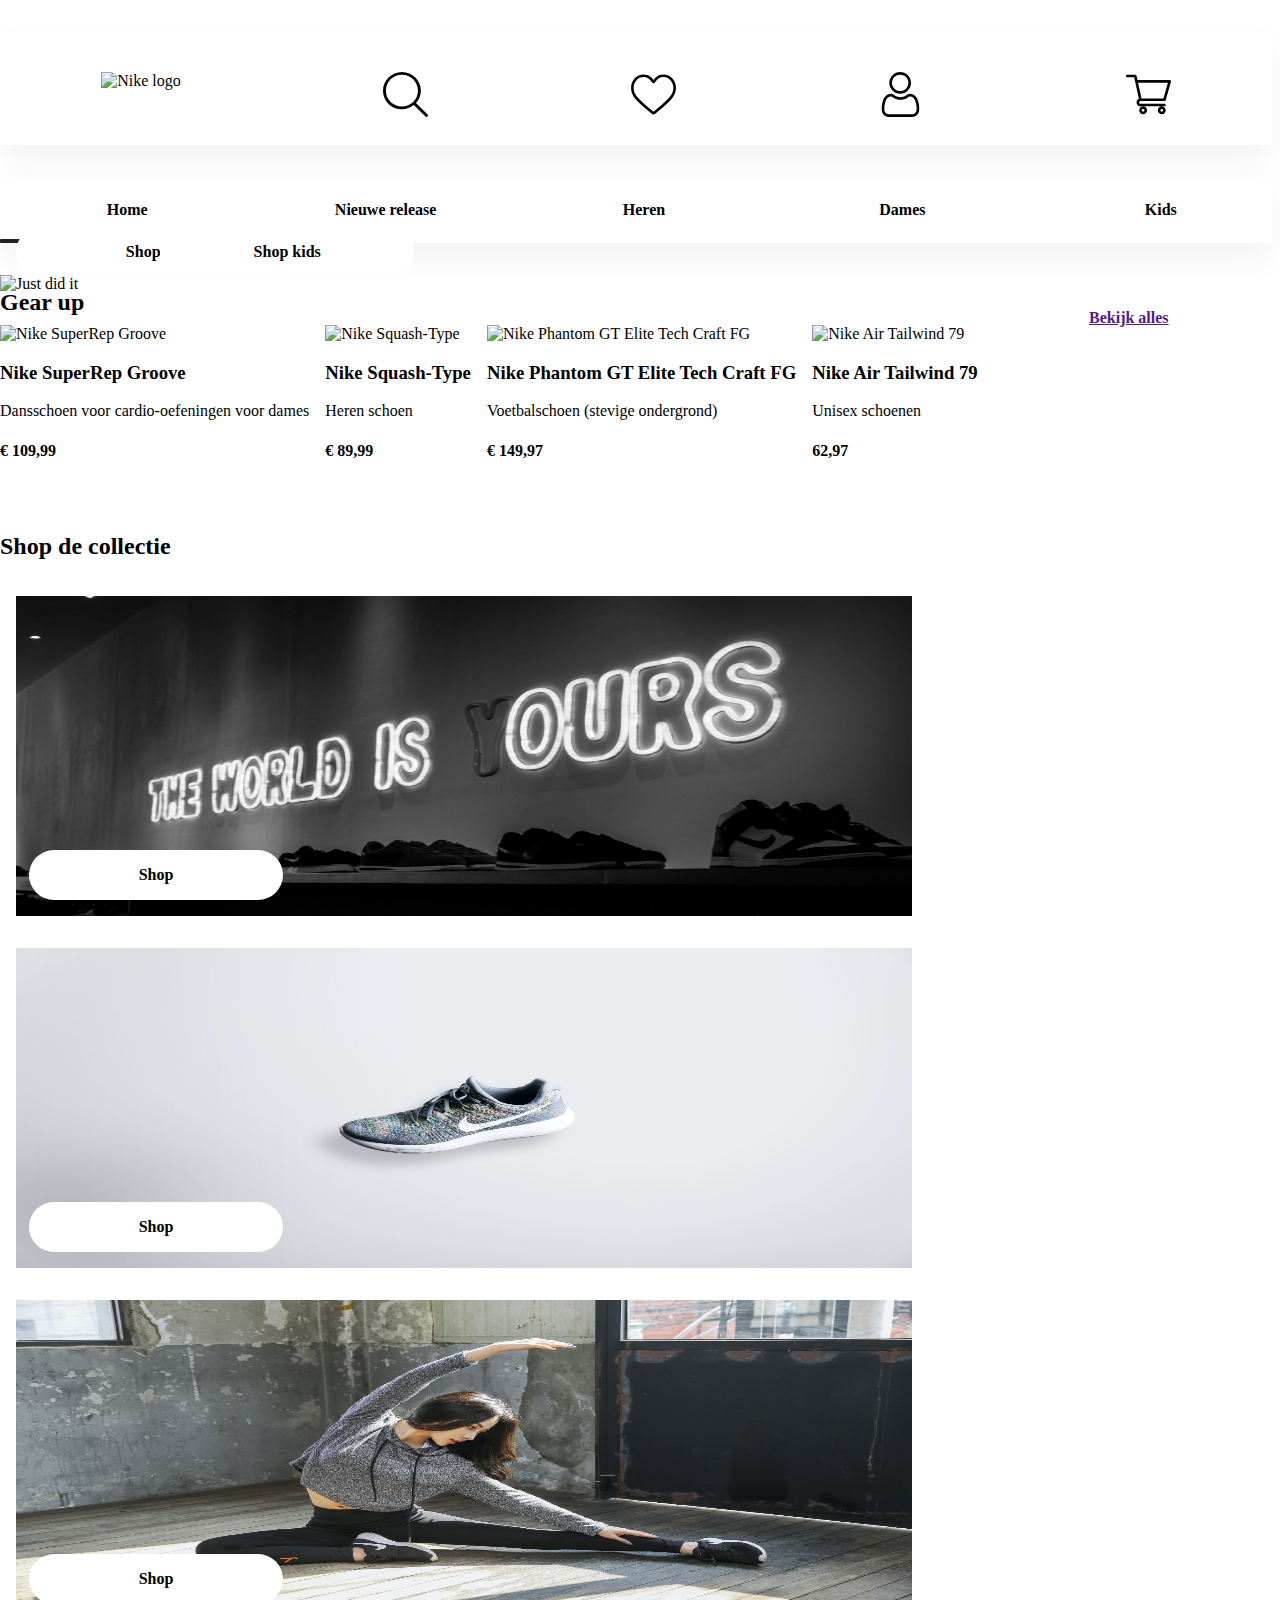
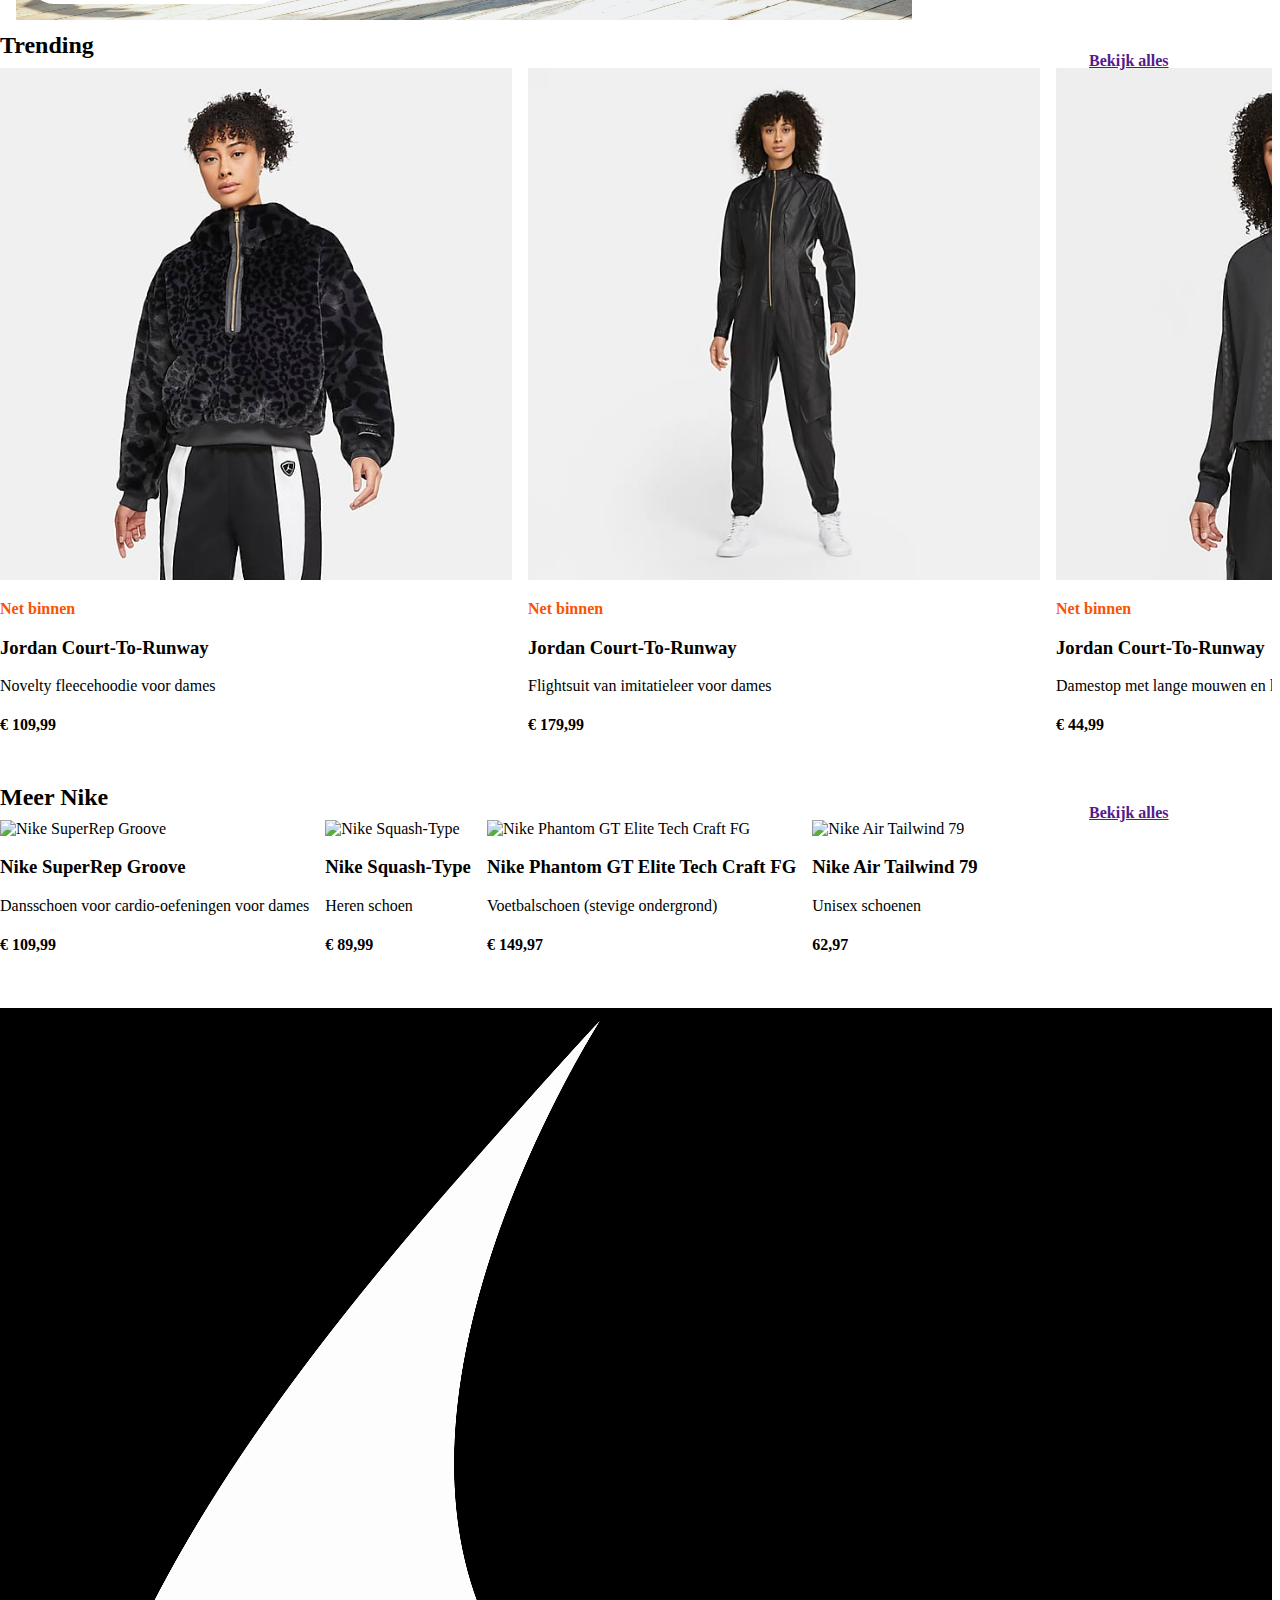
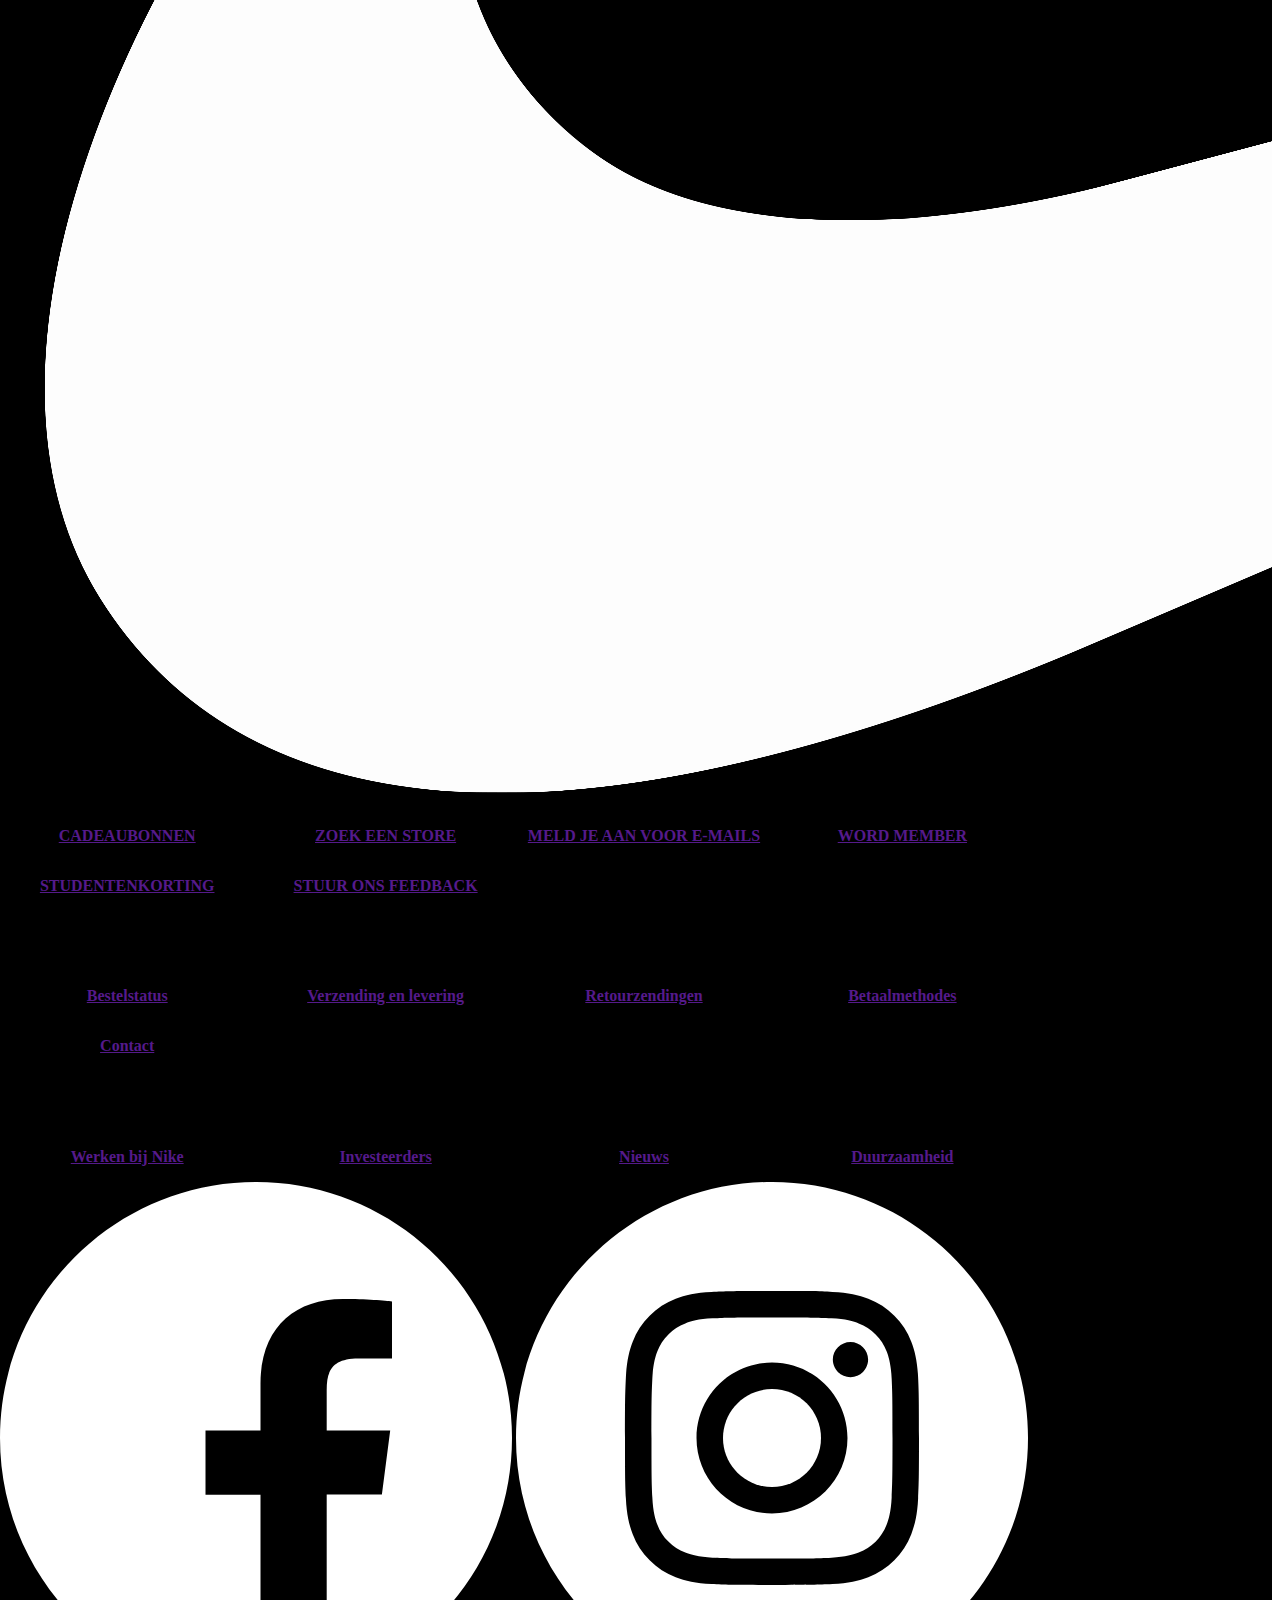
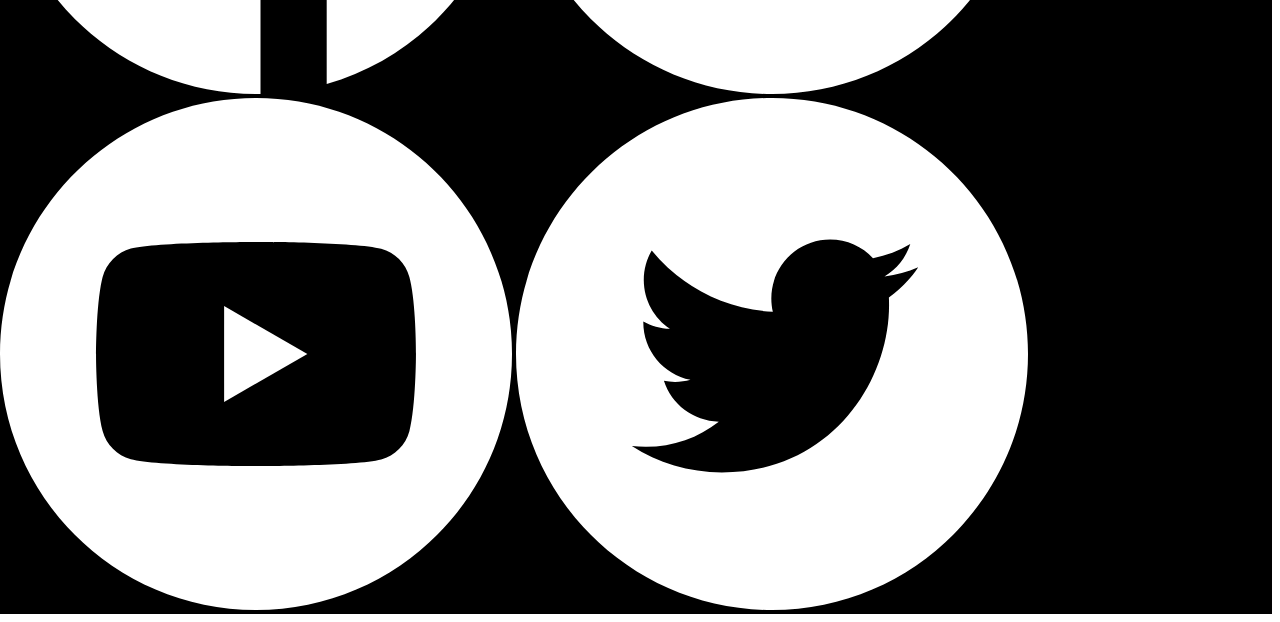
==== commit 64f0e26f: "Add files via upload" ====
--- a/index.html
+++ b/index.html
@@ -3,14 +3,14 @@
 
 <head>
   <meta charset="UTF-8">
-  <meta name="author" content="jouw naam">
+  <meta name="author" content="Lucia van Groningen">
   <meta name="viewport" content="width=device-width, initial-scale=1">
 
   <title>Nike</title>
 
   <link href="styles/style.css" rel="stylesheet">
   <link rel="preconnect" href="https://fonts.gstatic.com">
-  <link href="https://fonts.googleapis.com/css2?family=Open+Sans+Condensed:ital,wght@0,300;0,700;1,300&display=swap" rel="stylesheet">
+  <link href="https://fonts.googleapis.com/css2?family=Noto+Sans+JP:wght@100;300;400;500;700;900&display=swap" rel="stylesheet">
 
 </head>
 
@@ -19,14 +19,10 @@
   <nav>
     <ul id="Navigatie">
       <li><img src="https://i.pinimg.com/originals/20/60/2d/20602d43cc993811e5a6bd1886af4f33.png" alt="Nike logo"></li>
-      <li>
-        <div class="search-box">
-      <input type="text" placeholder=" "/><span></span>
-    </div>
-      </li>
-    <li><img src="./images/001-heart.svg" alt="Icon wishlist"></li>
-    <li><img src="./images/003-user.svg" alt="Icon user"></li>
-    <li><img src="./images/002-shopping-cart.svg" alt="Icon shoppingcart"></li>
+      <li><img src="./images/search-interface-symbol.svg" alt="Icon search"></li>
+      <li><img src="./images/001-heart.svg" alt="Icon wishlist"></li>
+      <li><img src="./images/003-user.svg" alt="Icon user"></li>
+      <li><img src="./images/002-shopping-cart.svg" alt="Icon shoppingcart"></li>
     </ul>
   </nav>
 
@@ -189,17 +185,50 @@
   </section>
 
   <script src="scripts/script.js"></script>
+
+<section id="overnike">
+
 </body>
 
 <footer>
-  <nav>
-    <ul>
-      <li> <a href="">Nieuwe release</a></li>
-      <li> <a href="">Heren</a></li>
-      <li> <a href="">Dames</a></li>
-      <li> <a href="">Kids</a></li>
-    </ul>
-  </nav>
+
+<div>
+  <img src="./images/nikelogowit.png" alt="Nike logo">
+  <link rel="stylesheet" href="">
+  <a href="">CADEAUBONNEN</a>
+  <a href="">ZOEK EEN STORE</a>
+  <a href="">MELD JE AAN VOOR E-MAILS</a>
+  <a href="">WORD MEMBER</a>
+  <a href="">STUDENTENKORTING</a>
+  <a href="">STUUR ONS FEEDBACK</a>
+
+</div>
+
+<div>
+  <h4>Help</h4>
+  <a href="">Bestelstatus</a>
+  <a href="">Verzending en levering</a>
+  <a href="">Retourzendingen</a>
+  <a href="">Betaalmethodes</a>
+  <a href="">Contact</a>
+</div>
+
+<div>
+  <h4>Over Nike</h4>
+  <a href="">Werken bij Nike</a>
+  <a href="">Investeerders</a>
+  <a href="">Nieuws</a>
+  <a href="">Duurzaamheid</a>
+</div>
+
+<div>
+  <img src="[data-uri]" id="facebook" />
+  <img src="[data-uri]" />
+  <img src="[data-uri]" />
+  <img src="[data-uri]" />
+</div>
+
 </footer>
 
+
 </html>
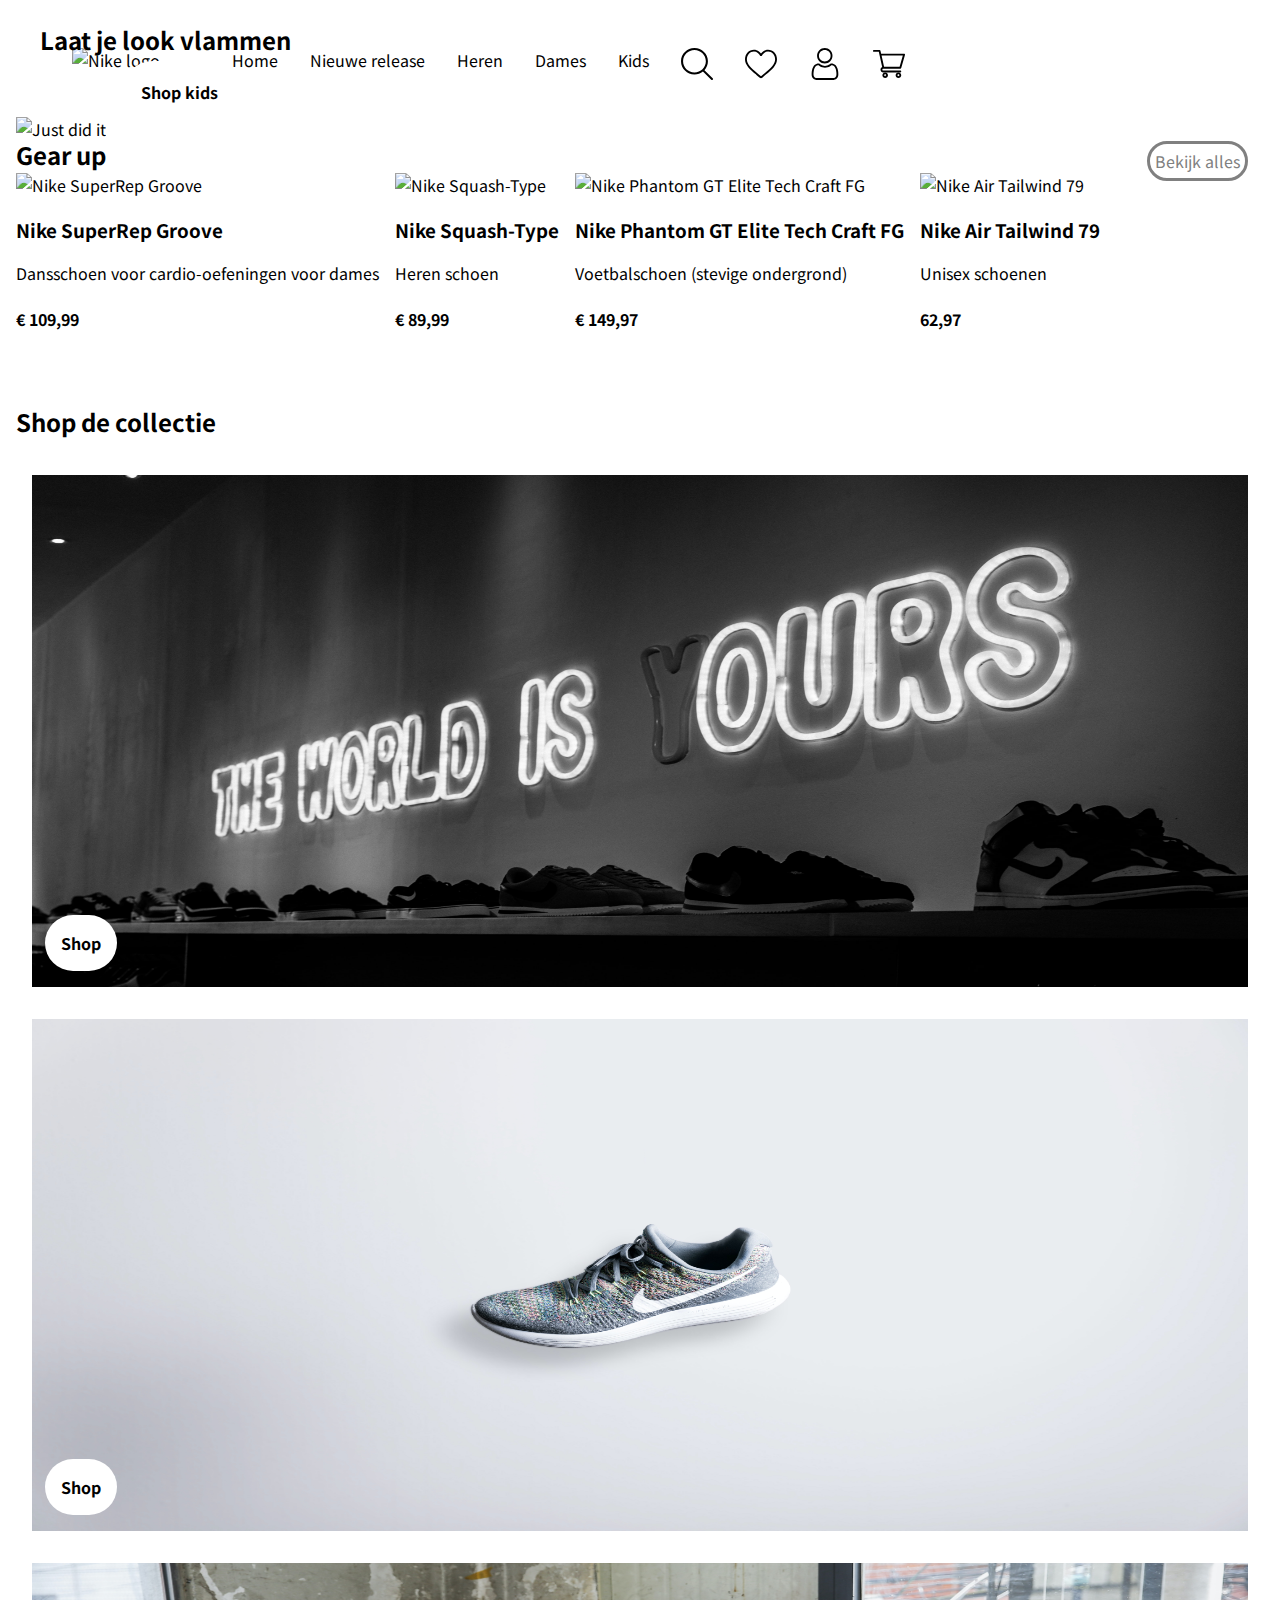
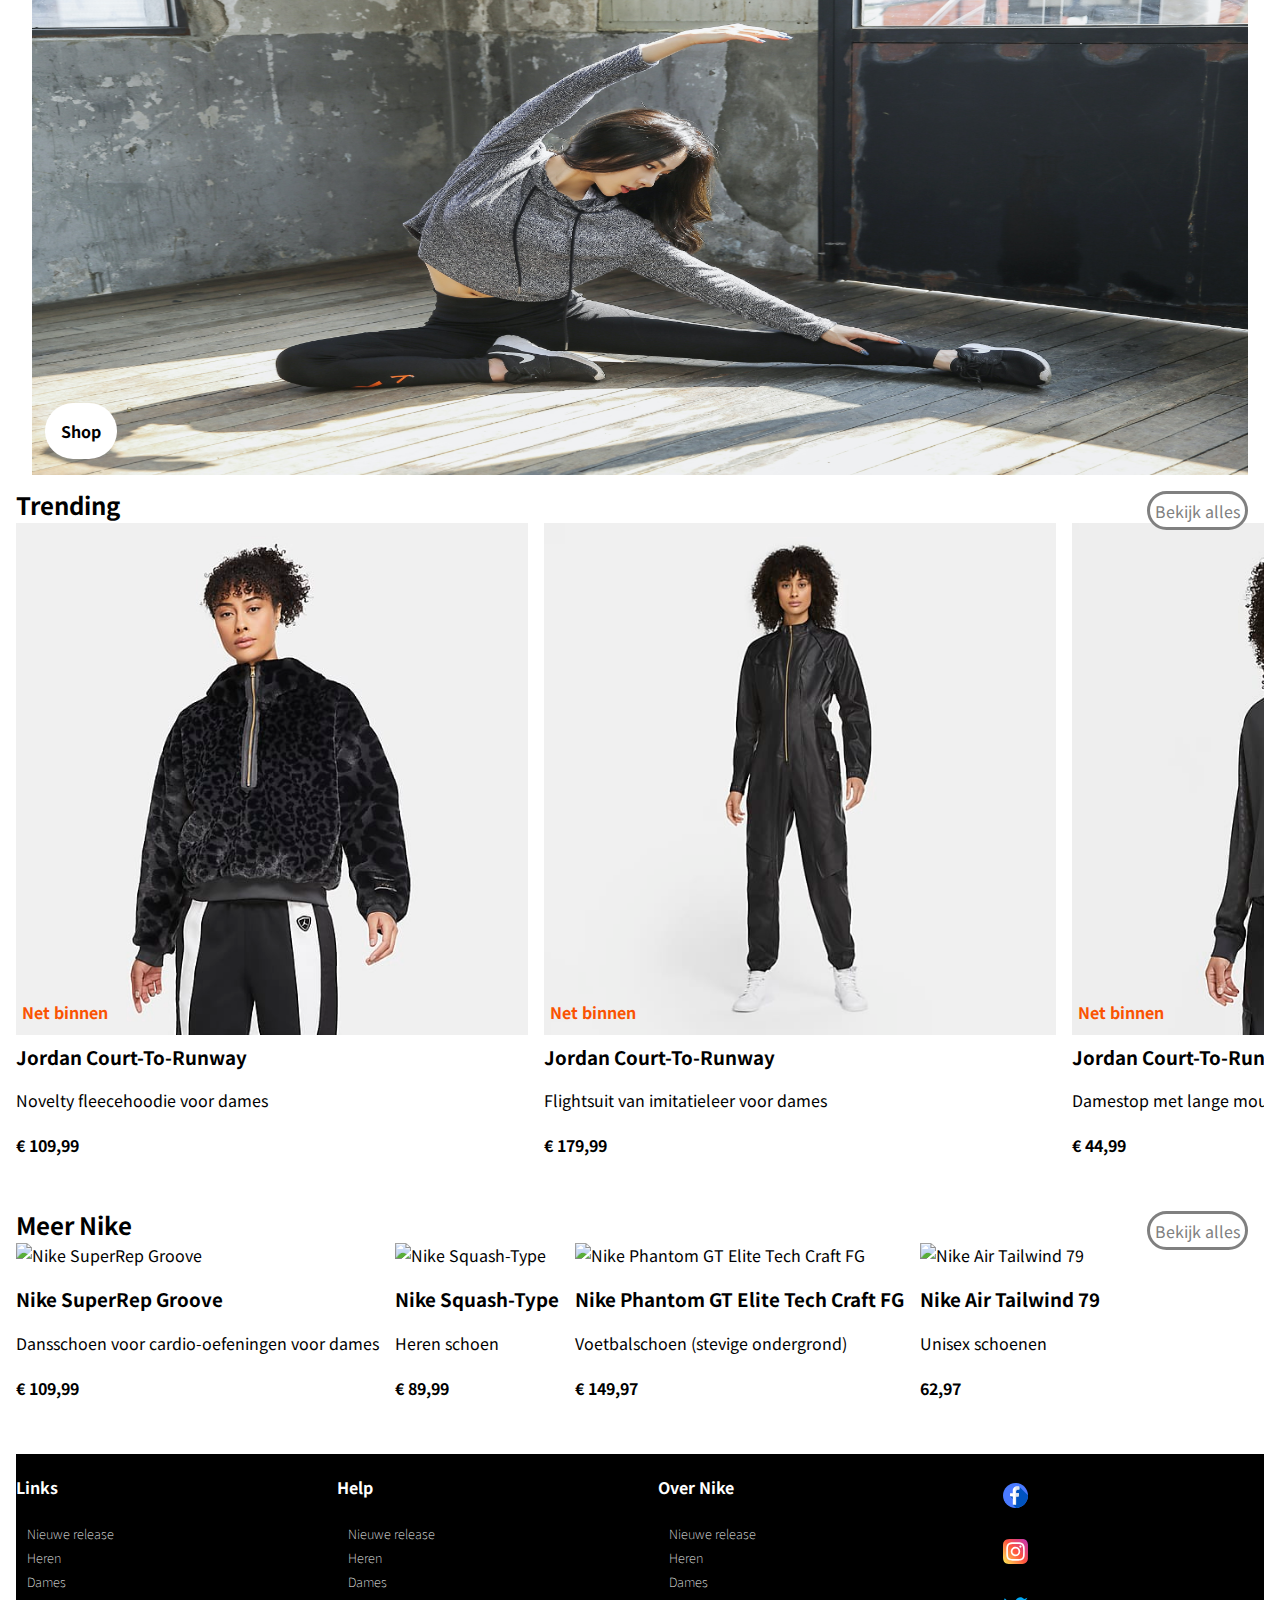
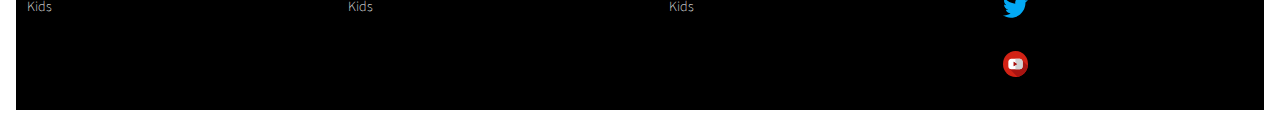
==== commit cdf40851: "Add files via upload" ====
--- a/index.html
+++ b/index.html
@@ -14,220 +14,230 @@
 
 </head>
 
-<header>
-
-  <nav>
-    <ul id="Navigatie">
-      <li><img src="https://i.pinimg.com/originals/20/60/2d/20602d43cc993811e5a6bd1886af4f33.png" alt="Nike logo"></li>
-      <li><img src="./images/search-interface-symbol.svg" alt="Icon search"></li>
-      <li><img src="./images/001-heart.svg" alt="Icon wishlist"></li>
-      <li><img src="./images/003-user.svg" alt="Icon user"></li>
-      <li><img src="./images/002-shopping-cart.svg" alt="Icon shoppingcart"></li>
-    </ul>
-  </nav>
-
-  <!--bron: https://codepen.io/bennettfeely/pen/MxOrLO-->
-  <nav class="black">
-    <div class="underline"></div>
-    <div class="underline"></div>
-    <div class="underline"></div>
-    <a onclick="ul(0)">Home</a>
-    <a onclick="ul(1)">Nieuwe release</a>
-    <a onclick="ul(2)">Heren</a>
-    <a onclick="ul(3)">Dames</a>
-    <a onclick="ul(4)">Kids</a>
-  </nav>
-</header>
-
 <body>
 
+  <header>
+    <nav>
+      <!-- afbeelding met link: http://www.codecenter.nl/pr/code/html/aflinks-->
+
+      <ul>
+        <li> <a href="index.html"><img src="https://i.pinimg.com/originals/20/60/2d/20602d43cc993811e5a6bd1886af4f33.png" alt="Nike logo"></a>
+        </li>
+        <ul>
+          <li><a href="">Home</a></li>
+          <li><a href="">Nieuwe release</a></li>
+          <li><a href="">Heren</a></li>
+          <li><a href="">Dames</a></li>
+          <li><a href="">Kids</a></li>
+        </ul>
+        <li><img src="./images/search-interface-symbol.svg" alt="Icon search"></li>
+        <li><img src="./images/001-heart.svg" alt="Icon wishlist"></li>
+        <li><img src="./images/003-user.svg" alt="Icon user"></li>
+        <li><img src="./images/002-shopping-cart.svg" alt="Icon shoppingcart"></li>
+      </ul>
+    </nav>
+  </header>
 
   <section id="Uitgelicht">
     <h2>Laat je look vlammen</h2>
-    <img src="https://images.unsplash.com/photo-1579298245158-33e8f568f7d3?ixlib=rb-1.2.1&ixid=eyJhcHBfaWQiOjEyMDd9&auto=format&fit=crop&w=2134&q=80" alt="Just did it">
+    <img src="https://images.unsplash.com/photo-1524532787116-e70228437bbe?ixid=MXwxMjA3fDB8MHxwaG90by1wYWdlfHx8fGVufDB8fHw%3D&ixlib=rb-1.2.1&auto=format&fit=crop&w=2100&q=80" alt="Just did it">
     <a href="">Shop</a> <a href="">Shop kids</a>
   </section>
 
-
-  <section id="Gearup">
-    <h2>Gear up</h2>
-    <a href=""> Bekijk alles</a>
-
-    <section id="schoenen">
-      <section>
-        <img src="https://static.nike.com/a/images/t_PDP_864_v1/f_auto,b_rgb:f5f5f5/c372decc-56ef-4c8b-a226-6e524dd06023/superrep-groove-dansschoen-cardio-oefeningen-dames-Kzk4Ml.jpg" alt="Nike SuperRep Groove">
-        <h3>Nike SuperRep Groove</h3>
-        <p>Dansschoen voor cardio-oefeningen voor dames</p>
-        <h4>€ 109,99</h4>
+    <section id="Gearup">
+      <h2>Gear up</h2>
+      <a href=""> Bekijk alles</a>
+
+      <section id="schoenen">
+        <section>
+          <img src="https://static.nike.com/a/images/t_PDP_864_v1/f_auto,b_rgb:f5f5f5/c372decc-56ef-4c8b-a226-6e524dd06023/superrep-groove-dansschoen-cardio-oefeningen-dames-Kzk4Ml.jpg" alt="Nike SuperRep Groove">
+          <h3>Nike SuperRep Groove</h3>
+          <p>Dansschoen voor cardio-oefeningen voor dames</p>
+          <h4>€ 109,99</h4>
+        </section>
+
+        <section>
+          <img src="https://static.nike.com/a/images/c_limit,w_592,f_auto/t_product_v1/i1-3713950b-8cb1-4521-9f08-b0ad23f3487e/squash-type-herenschoen-VsN0Gf.jpg" alt="Nike Squash-Type">
+          <h3>Nike Squash-Type</h3>
+          <p>Heren schoen</p>
+          <h4>€ 89,99</h4>
+        </section>
+
+        <section>
+          <img src="https://static.nike.com/a/images/c_limit,w_592,f_auto/t_product_v1/562a90c4-e43f-4e2d-8ecd-390de38e3019/phantom-gt-elite-tech-craft-fg-voetbalschoen-RDJDDx.jpg" alt="Nike Phantom GT Elite Tech Craft FG">
+          <h3>Nike Phantom GT Elite Tech Craft FG</h3>
+          <p>Voetbalschoen (stevige ondergrond)</p>
+          <h4>€ 149,97</h4>
+        </section>
+
+        <section>
+          <img src="https://static.nike.com/a/images/t_PDP_864_v1/f_auto,b_rgb:f5f5f5/twzljiqrqjmmbgksaz6c/air-tailwind-79-schoen-VrwQ7M.jpg" alt="Nike Air Tailwind 79">
+          <h3>Nike Air Tailwind 79</h3>
+          <p>Unisex schoenen</p>
+          <h4>62,97</h4>
+        </section>
       </section>
 
-      <section>
-        <img src="https://static.nike.com/a/images/c_limit,w_592,f_auto/t_product_v1/i1-3713950b-8cb1-4521-9f08-b0ad23f3487e/squash-type-herenschoen-VsN0Gf.jpg" alt="Nike Squash-Type">
-        <h3>Nike Squash-Type</h3>
-        <p>Heren schoen</p>
-        <h4>€ 89,99</h4>
+    </section>
+
+
+
+    <section id="shopdecollectie">
+      <h2>Shop de collectie</h2>
+
+      <figure>
+        <img src="./images/onzefavorieten.jpg" alt="Onze favorieten">
+        <figcaption><a href="">Shop</a> </figcaption>
+      </figure>
+
+      <figure>
+        <img src="./images/alleschoenen.jpg" alt="Onze schoenen">
+        <figcaption><a href="">Shop</a> </figcaption>
+      </figure>
+
+      <figure>
+        <img src="./images/allekleding.jpg" alt="Onze kleding">
+        <figcaption><a href="">Shop</a> </figcaption>
+      </figure>
+
+    </section>
+
+
+    <section id="Trending">
+      <h2>Trending</h2>
+      <a href=""> Bekijk alles</a>
+
+      <section id="schoenen">
+        <section>
+          <img src="./images/jordan-fleece.jpg" alt="Jordan Court-To-Runway">
+          <p>Net binnen</p>
+          <h3>Jordan Court-To-Runway</h3>
+          <p>Novelty fleecehoodie voor dames</p>
+          <h4>€ 109,99</h4>
+        </section>
+
+        <section>
+          <img src="./images/jordan-flightsuit.jpg" alt="Jordan Court-To-Runway Flightsuit">
+          <p>Net binnen</p>
+          <h3>Jordan Court-To-Runway</h3>
+          <p>Flightsuit van imitatieleer voor dames</p>
+          <h4>€ 179,99</h4>
+        </section>
+
+        <section>
+          <img src="./images/jordanjacket.jpg" alt="Jordan Court-To-Runway Shirt">
+          <p>Net binnen</p>
+          <h3>Jordan Court-To-Runway</h3>
+          <p>Damestop met lange mouwen en luipaardprint</p>
+          <h4>€ 44,99</h4>
+        </section>
+
+        <section>
+          <img src="./images/jordan-broek.jpg" alt="Jordan Court-To-Runway Broek">
+          <p>Net binnen</p>
+          <h3>Jordan Court-To-Runway</h3>
+          <p>Utility broek van imitatieleer voor dames</p>
+          <h4>129,99</h4>
+        </section>
       </section>
 
-      <section>
-        <img src="https://static.nike.com/a/images/c_limit,w_592,f_auto/t_product_v1/562a90c4-e43f-4e2d-8ecd-390de38e3019/phantom-gt-elite-tech-craft-fg-voetbalschoen-RDJDDx.jpg" alt="Nike Phantom GT Elite Tech Craft FG">
-        <h3>Nike Phantom GT Elite Tech Craft FG</h3>
-        <p>Voetbalschoen (stevige ondergrond)</p>
-        <h4>€ 149,97</h4>
+    </section>
+
+    <section id="Gearup">
+      <h2>Meer Nike</h2>
+      <a href=""> Bekijk alles</a>
+
+      <section id="schoenen">
+        <section>
+          <img src="https://static.nike.com/a/images/t_PDP_864_v1/f_auto,b_rgb:f5f5f5/c372decc-56ef-4c8b-a226-6e524dd06023/superrep-groove-dansschoen-cardio-oefeningen-dames-Kzk4Ml.jpg" alt="Nike SuperRep Groove">
+          <h3>Nike SuperRep Groove</h3>
+          <p>Dansschoen voor cardio-oefeningen voor dames</p>
+          <h4>€ 109,99</h4>
+        </section>
+
+        <section>
+          <img src="https://static.nike.com/a/images/c_limit,w_592,f_auto/t_product_v1/i1-3713950b-8cb1-4521-9f08-b0ad23f3487e/squash-type-herenschoen-VsN0Gf.jpg" alt="Nike Squash-Type">
+          <h3>Nike Squash-Type</h3>
+          <p>Heren schoen</p>
+          <h4>€ 89,99</h4>
+        </section>
+
+        <section>
+          <img src="https://static.nike.com/a/images/c_limit,w_592,f_auto/t_product_v1/562a90c4-e43f-4e2d-8ecd-390de38e3019/phantom-gt-elite-tech-craft-fg-voetbalschoen-RDJDDx.jpg" alt="Nike Phantom GT Elite Tech Craft FG">
+          <h3>Nike Phantom GT Elite Tech Craft FG</h3>
+          <p>Voetbalschoen (stevige ondergrond)</p>
+          <h4>€ 149,97</h4>
+        </section>
+
+        <section>
+          <img src="https://static.nike.com/a/images/t_PDP_864_v1/f_auto,b_rgb:f5f5f5/twzljiqrqjmmbgksaz6c/air-tailwind-79-schoen-VrwQ7M.jpg" alt="Nike Air Tailwind 79">
+          <h3>Nike Air Tailwind 79</h3>
+          <p>Unisex schoenen</p>
+          <h4>62,97</h4>
+        </section>
       </section>
 
-      <section>
-        <img src="https://static.nike.com/a/images/t_PDP_864_v1/f_auto,b_rgb:f5f5f5/twzljiqrqjmmbgksaz6c/air-tailwind-79-schoen-VrwQ7M.jpg" alt="Nike Air Tailwind 79">
-        <h3>Nike Air Tailwind 79</h3>
-        <p>Unisex schoenen</p>
-        <h4>62,97</h4>
-      </section>
-    </section>
-
-  </section>
-
-
-
-  <section id="shopdecollectie">
-    <h2>Shop de collectie</h2>
-
-    <figure>
-      <img src="./images/onzefavorieten.jpg" alt="Onze favorieten">
-      <figcaption><a href="">Shop</a> </figcaption>
-    </figure>
-
-    <figure>
-      <img src="./images/alleschoenen.jpg" alt="Onze schoenen">
-      <figcaption><a href="">Shop</a> </figcaption>
-    </figure>
-
-    <figure>
-      <img src="./images/allekleding.jpg" alt="Onze kleding">
-      <figcaption><a href="">Shop</a> </figcaption>
-    </figure>
-
-  </section>
-
-
-  <section id="Trending">
-    <h2>Trending</h2>
-    <a href=""> Bekijk alles</a>
-
-    <section id="schoenen">
-      <section>
-        <img src="./images/jordan-fleece.jpg" alt="Jordan Court-To-Runway">
-        <p>Net binnen</p>
-        <h3>Jordan Court-To-Runway</h3>
-        <p>Novelty fleecehoodie voor dames</p>
-        <h4>€ 109,99</h4>
-      </section>
-
-      <section>
-        <img src="./images/jordan-flightsuit.jpg" alt="Jordan Court-To-Runway Flightsuit">
-        <p>Net binnen</p>
-        <h3>Jordan Court-To-Runway</h3>
-        <p>Flightsuit van imitatieleer voor dames</p>
-        <h4>€ 179,99</h4>
-      </section>
-
-      <section>
-        <img src="./images/jordanjacket.jpg" alt="Jordan Court-To-Runway Shirt">
-        <p>Net binnen</p>
-        <h3>Jordan Court-To-Runway</h3>
-        <p>Damestop met lange mouwen en luipaardprint</p>
-        <h4>€ 44,99</h4>
-      </section>
-
-      <section>
-        <img src="./images/jordan-broek.jpg" alt="Jordan Court-To-Runway Broek">
-        <p>Net binnen</p>
-        <h3>Jordan Court-To-Runway</h3>
-        <p>Utility broek van imitatieleer voor dames</p>
-        <h4>129,99</h4>
-      </section>
-    </section>
-
-  </section>
-
-  <section id="Gearup">
-    <h2>Meer Nike</h2>
-    <a href=""> Bekijk alles</a>
-
-    <section id="schoenen">
-      <section>
-        <img src="https://static.nike.com/a/images/t_PDP_864_v1/f_auto,b_rgb:f5f5f5/c372decc-56ef-4c8b-a226-6e524dd06023/superrep-groove-dansschoen-cardio-oefeningen-dames-Kzk4Ml.jpg" alt="Nike SuperRep Groove">
-        <h3>Nike SuperRep Groove</h3>
-        <p>Dansschoen voor cardio-oefeningen voor dames</p>
-        <h4>€ 109,99</h4>
-      </section>
-
-      <section>
-        <img src="https://static.nike.com/a/images/c_limit,w_592,f_auto/t_product_v1/i1-3713950b-8cb1-4521-9f08-b0ad23f3487e/squash-type-herenschoen-VsN0Gf.jpg" alt="Nike Squash-Type">
-        <h3>Nike Squash-Type</h3>
-        <p>Heren schoen</p>
-        <h4>€ 89,99</h4>
-      </section>
-
-      <section>
-        <img src="https://static.nike.com/a/images/c_limit,w_592,f_auto/t_product_v1/562a90c4-e43f-4e2d-8ecd-390de38e3019/phantom-gt-elite-tech-craft-fg-voetbalschoen-RDJDDx.jpg" alt="Nike Phantom GT Elite Tech Craft FG">
-        <h3>Nike Phantom GT Elite Tech Craft FG</h3>
-        <p>Voetbalschoen (stevige ondergrond)</p>
-        <h4>€ 149,97</h4>
-      </section>
-
-      <section>
-        <img src="https://static.nike.com/a/images/t_PDP_864_v1/f_auto,b_rgb:f5f5f5/twzljiqrqjmmbgksaz6c/air-tailwind-79-schoen-VrwQ7M.jpg" alt="Nike Air Tailwind 79">
-        <h3>Nike Air Tailwind 79</h3>
-        <p>Unisex schoenen</p>
-        <h4>62,97</h4>
-      </section>
-    </section>
-
-  </section>
+    </section>
+
 
   <script src="scripts/script.js"></script>
-
-<section id="overnike">
-
 </body>
 
+
+
+
+
+
+
+
 <footer>
-
-<div>
-  <img src="./images/nikelogowit.png" alt="Nike logo">
-  <link rel="stylesheet" href="">
-  <a href="">CADEAUBONNEN</a>
-  <a href="">ZOEK EEN STORE</a>
-  <a href="">MELD JE AAN VOOR E-MAILS</a>
-  <a href="">WORD MEMBER</a>
-  <a href="">STUDENTENKORTING</a>
-  <a href="">STUUR ONS FEEDBACK</a>
-
-</div>
-
-<div>
-  <h4>Help</h4>
-  <a href="">Bestelstatus</a>
-  <a href="">Verzending en levering</a>
-  <a href="">Retourzendingen</a>
-  <a href="">Betaalmethodes</a>
-  <a href="">Contact</a>
-</div>
-
-<div>
+  <nav>
+    <div class="footer">
+
+<div class="div1">
+  <h4>Links</h4>
+      <ul>
+        <li> <a href="">Nieuwe release</a></li>
+        <li> <a href="">Heren</a></li>
+        <li> <a href="">Dames</a></li>
+        <li> <a href="">Kids</a></li>
+      </ul>
+</div>
+
+
+<div class="div2">
+<h4>Help</h4>
+      <ul>
+        <li> <a href="">Nieuwe release</a></li>
+        <li> <a href="">Heren</a></li>
+        <li> <a href="">Dames</a></li>
+        <li> <a href="">Kids</a></li>
+      </ul>
+</div>
+
+<div class="div3">
   <h4>Over Nike</h4>
-  <a href="">Werken bij Nike</a>
-  <a href="">Investeerders</a>
-  <a href="">Nieuws</a>
-  <a href="">Duurzaamheid</a>
-</div>
-
-<div>
-  <img src="[data-uri]" id="facebook" />
-  <img src="[data-uri]" />
-  <img src="[data-uri]" />
-  <img src="[data-uri]" />
-</div>
-
+      <ul>
+        <li> <a href="">Nieuwe release</a></li>
+        <li> <a href="">Heren</a></li>
+        <li> <a href="">Dames</a></li>
+        <li> <a href="">Kids</a></li>
+      </ul>
+</div>
+
+
+
+<div class="div4">
+      <ul>
+        <li> <a href=""><img src="./images/003-facebook.svg" alt="Facebook"></a></li>
+        <li> <a href=""><img src="./images/002-instagram.svg" alt="Facebook"></a></li>
+        <li> <a href=""><img src="./images/004-twitter.svg" alt="Facebook"></a></li>
+        <li> <a href=""><img src="./images/001-youtube.svg" alt="Facebook"></a></li>
+      </ul>
+</div>
+
+</div>
+  </nav>
 </footer>
 
 
--- a/styles/style.css
+++ b/styles/style.css
@@ -1,7 +1,6 @@
 /* CSS Document */
 *, *::after, *::before {
   box-sizing: border-box;
-  font-family: "open Sans Condensed";
 }
 
 /* Bron navigatie: https://stackoverflow.com/questions/15710701/horizontal-list-items  */
@@ -10,333 +9,321 @@
 }
 
 body {
-  margin-left: auto;
-}
-
-/* Search bar
-bron: https://codepen.io/bennettfeely/pen/MxOrLO en https://codepen.io/takaneichinose/pen/ErGwPZ */
-.search-box {
-  border: solid 5px black;
-  display: inline-block;
-  position: relative;
-  border-radius: 50px;
-}
-
-.search-box input[type="text"] {
-  font-family: Raleway, sans-serif;
-  font-size: 20px;
-  font-weight: bold;
-  width: 5px;
-  height: 50px;
-  padding: 5px 40px 5px 10px;
-  border: none;
-  box-sizing: border-box;
-  border-radius: 50px;
-  transition: width 800ms cubic-bezier(0.5, -0.5, 0.5, 0.5) 600ms;
-}
-
-.search-box input[type="text"]:focus {
-  outline: none;
-}
-
-.search-box input[type="text"]:focus, .search-box input[type="text"]:not(:placeholder-shown) {
-  width: 300px;
-  transition: width 800ms cubic-bezier(0.5, -0.5, 0.5, 1.5);
-}
-
-.search-box input[type="text"]:focus+span, .search-box input[type="text"]:not(:placeholder-shown)+span {
-  bottom: 13px;
-  right: 10px;
-  transition: bottom 300ms ease-out 800ms, right 300ms ease-out 800ms;
-}
-
-.search-box input[type="text"]:focus+span:after, .search-box input[type="text"]:not(:placeholder-shown)+span:after {
-  top: 0;
-  right: 10px;
-  opacity: 1;
-  transition: top 300ms ease-out 1100ms, right 300ms ease-out 1100ms, opacity 300ms ease 1100ms;
-}
-
-.search-box span {
-  width: 25px;
-  height: 25px;
-  display: flex;
-  justify-content: center;
+  font-family: 'Noto Sans JP', sans-serif;
+  font-size: 16px;
+  margin: 1em;
+}
+
+header {
+  display: flex;
+  width: 100%;
+  position: sticky;
+}
+
+header img {
+  width: 2em;
+}
+
+header ul {
+  display: flex;
+}
+
+header li {
   align-items: center;
-  position: absolute;
-  bottom: -13px;
-  right: -15px;
-  transition: bottom 300ms ease-out 300ms, right 300ms ease-out 300ms;
-}
-
-.search-box span:before, .search-box span:after {
-  content: '';
-  height: 25px;
-  border-left: solid 5px black;
-  position: absolute;
-  transform: rotate(-45deg);
-}
-
-.search-box span:after {
-  transform: rotate(45deg);
-  opacity: 0;
-  top: -20px;
-  right: -10px;
-  transition: top 300ms ease-out, right 300ms ease-out, opacity 300ms ease-out;
-}
-
-
-
-ul#Navigatie {
-  background: none;
-  margin: 0;
-  padding: 0;
-  height: 10%;
-  width: auto;
-  display: flex;
-}
-
-ul#Navigatie img {
-  width: 5vh;
-  align-items: center;
-  align-content: center;
-  margin-top: 1em;
-}
-
-ul#Navigatie li {
-  display: inline;
   list-style: none;
-  margin-left: auto;
-  margin-right: auto;
-  top: 0px;
-  align-items: center;
-  padding: 1em;
-}
-
-ul#Navigatie li a {
-  text-decoration: none;
-  font-weight: bolder;
-  color: #000;
-  height: 50px;
-  width: auto;
-  display: block;
-  text-align: center;
-  line-height: 50px;
-  color: black;
-}
-
-
-
-/* menu balk + het lijntje bron: https://codepen.io/bennettfeely/pen/MxOrLO */
-:root {
-  --underline-height: .5em;
-  --transition-duration: .5s;
-}
-
-
-nav {
-  position: relative;
+  text-decoration: none;
+  padding: 1em;
+}
+
+/* Bron geen word wrap: https://stackoverflow.com/questions/4652654/how-to-turn-off-word-wrapping-in-html  */
+header a {
+  text-decoration: none;
+  color: black;
   white-space: nowrap;
-  background: white;
-  padding: var(--underline-height) 0;
-  margin: 2em 0;
-  box-shadow: 0 1em 2em rgba(0, 0, 0, 0.05);
-}
-
-nav img {
-  width: 5vh;
-  align-items: center;
-  align-content: center;
-  margin-top: 1em;
-}
-
-.underline {
-  display: block;
-  position: absolute;
-  z-index: 0;
-  bottom: 0;
-  left: 0;
-  height: var(--underline-height);
-  width: 20%;
-  background: black;
-  pointer-events: none;
-  mix-blend-mode: multiply;
-  -webkit-transition: -webkit-transform var(--transition-duration) ease-in-out;
-  transition: -webkit-transform var(--transition-duration) ease-in-out;
-  transition: transform var(--transition-duration) ease-in-out;
-  transition: transform var(--transition-duration) ease-in-out, -webkit-transform var(--transition-duration) ease-in-out;
-}
-
-a {
-  display: inline-block;
-  z-index: 10;
-  width: 20%;
-  padding: 1em 0;
-  text-align: center;
-  cursor: pointer;
-  font-weight: bolder;
-}
-
-nav.black .underline {
-  background: #222;
-  border-radius: .25em;
-  height: calc(var(--underline-height) / 2);
-  mix-blend-mode: initial;
-}
+}
+
+header a:hover, a:hover {
+  color: black;
+  text-decoration: underline;
+}
+
+#Uitgelicht a {
+  text-decoration: none;
+  color: black;
+  white-space: nowrap;
+}
+
+
+#Uitgelicht a:hover, a:focus {
+  color: black;
+  text-decoration: underline;
+}
+
 
 #Uitgelicht {
   position: relative;
 }
 
+
+#Uitgelicht img {
+  width: 100%;
+  height: 25em;
+}
+
+
 #Uitgelicht h2 {
   position: absolute;
-  text-size: 2em;
-  color: white;
+  color: black;
   bottom: 3.5em;
   left: 1em;
   margin: 0;
   border-radius: 1em;
 }
 
+
 #Uitgelicht a {
   position: absolute;
-  bottom: 1em;
-  margin: 0;
-  padding: 1em;
+  bottom: .1em;
+  margin: 1em;
+  padding: 1.2em;
   color: black;
   background-color: white;
   border-radius: 3em;
   font-weight: bolder;
   font-size: 1em;
   text-decoration: none;
-}
+  width: auto;
+  white-space: nowrap;
+}
+
 
 #Uitgelicht a:first-of-type {
   position: absolute;
-  left: 1em;
-
+  left: 8em;
 }
 
 #Uitgelicht a:hover {
-  box-shadow: 0px 5px 25px -5px #FF2803;
-  background-color: #FF2803;
+  box-shadow: 0px 5px 25px -5px #C5C038;
+  background-color: #C5C038;
+  color: black;
+  text-decoration: none;
+  -webkit-transform: scale(1.03);
+  transform: scale(1.03);
+}
+
+
+#Gearup, #Trending {
+  position: relative;
+  display: flex;
+}
+
+#Gearup section, #Trending section {
+  padding: 1em 1em 1em 0em;
+}
+
+#Gearup img, #Trending img {
+  width: 40vw;
+  height: 40vw;
+}
+
+#Gearup a, #Trending a {
+  position: absolute;
+  top: 0em;
+  right: 1em;
+  width: auto;
+  padding: 2em;
+  background-color: white;
+  font-weight: normal;
+  text-decoration: none;
+  color: black;
+  border: solid;
+  border-radius: 5em;
+  padding: .3em;
+  z-index: 5;
+}
+
+#Gearup a:visited, #Trending a:visited {
+  text-decoration: none;
+  color: grey;
+}
+
+#Gearup a:hover, a:focus, #Trending a:hover, a:focus {
+  text-decoration: none;
+  color: red;
+}
+
+#Gearup h2, #Trending h2 {
+  position: absolute;
+  top: -1em;
+}
+
+
+#Trending p:first-of-type {
+  position: relative;
+  color: #FA5302;
+  font-weight: bold;
+  margin-top: -2.5em;
+  margin-left: .4em;
+
+}
+
+#schoenen {
+  display: flex;
+  justify-content: flex-start;
+  overflow: auto
+}
+
+#schoenen::-webkit-scrollbar {
+  ​​​​​​​​display: none;
+  padding: 1em;
+  margin-left: -1em;
+  margin-top: 2em;
+}
+
+
+
+
+#shopdecollectie figure {
+  display: flex;
+  flex-direction: column;
+  position: relative;
+  margin: 0;
+  padding: 1em;
+}
+
+#shopdecollectie img {
+  width: 100%;
+  height: 40vw;
+}
+
+#shopdecollectie a {
+  position: absolute;
+  bottom: 1em;
+  margin: 1em;
+  left: 0.8em;
+  padding: 1em;
+  color: black;
+  background-color: white;
+  border-radius: 3em;
+  font-weight: bolder;
+  font-size: 1em;
+  text-decoration: none;
+}
+
+#shopdecollectie a:hover, a:focus {
+  box-shadow: 0px 5px 25px -5px black;
+  background-color: black;
   color: white;
   -webkit-transform: scale(1.03);
   transform: scale(1.03);
 }
 
-
-#Uitgelicht a:last-of-type {
-  position: absolute;
-  left: 10em;
-}
-
-#Uitgelicht img {
+footer {
+background-color: black;
+color: white;
+}
+
+/* Bron grid maker:  https://cssgrid-generator.netlify.app/  */
+
+.footer {
+display: grid;
+grid-template-rows: (1, 1fr);
+grid-row-gap: 0px;
+}
+
+.div1 { grid-area: 1 / 1 / 2 / 2; }
+.div2 { grid-area: 1 / 2 / 2 / 3; }
+.div3 { grid-area: 1 / 3 / 2 / 4; }
+.div4 { grid-area: 1 / 4 / 2 / 5; }
+
+footer ul {
+  list-style: none;
+  display: grid;
+  grid-template-rows: 1fr 1fr 1fr 1fr;
+  column-gap: 2em;
+}
+
+footer li {
+  margin-left: -1.8em;
+}
+
+footer ul li a {
+  color: white;
+  text-decoration: none;
+  font-weight: lighter;
+  font-size: .8em;
+}
+
+footer img {
+  width: 2em;
+  height: 2em;
+  margin: 1em;
+}
+
+
+/* Detail pagina  */
+
+#detailfoto {
+  position: relative;
+}
+
+#detailfoto h5 {
+  position: absolute;
+  background-color: white;
+  padding: 1em;
+  border-radius: 3em;
+}
+
+#detailfoto img {
+height: 45em;
+width: 100%;
+}
+
+
+#detailfoto p, #detailfoto li {
+font-size: .9em;
+font-weight: lighter;
+padding: .1em;
+}
+
+#detailfoto a {
+  font-size: .9em;
+  font-weight: bold;
+  color: black;
+}
+
+/* https://css-tricks.com/a-complete-guide-to-links-and-buttons/ & Boek html & css van jon duckett */
+
+#maten {
+  display: flex;
+  justify-content: space-around;
+  list-style: none;
+}
+
+#maten button, #voegtoe button {
+
+  padding: 1em 2em;
+  background-color: white;
+  border-radius: .8em;
+}
+
+#maten button:hover, #voegtoe button:hover {
+  background-color:  black;
+  color: white;
+}
+
+#voegtoe {
+  list-style: none;
+}
+
+#voegtoe button {
   width: 100%;
-  height: 70%;
-}
-
-#Gearup {
-  position: relative;
-  display: flex;
-}
-
-#Gearup section {
-  padding: 1em 1em 1em 0em;
-}
-
-#Gearup img {
-  width: 40vw;
-  height: 40vw;
-}
-
-#Gearup a {
-  position: absolute;
-  top: 0em;
-  right: 1em;
-}
-
-#Gearup h2 {
-  position: absolute;
-  top: -1em;
-}
-
-#Trending {
-  position: relative;
-  display: flex;
-}
-
-#Trending section {
-  padding: 1em 1em 1em 0em;
-}
-
-#Trending img {
-  width: 40vw;
-  height: 40vw;
-}
-
-#Trending a {
-  position: absolute;
-  top: 0em;
-  right: 1em;
-}
-
-#Trending h2 {
-  position: absolute;
-  top: -1em;
-}
-
-#Trending p:first-of-type {
-  color: #FA5302;
-  font-weight: bold;
-}
-
-#schoenen {
-  display: flex;
-  justify-content: flex-start;
-  overflow: auto
-}
-
-#schoenen::-webkit-scrollbar {
-  ​​​​​​​​display: none;
-  padding: 1em;
-  margin-left: -1em;
-  margin-top: 2em;
-}
-
-#shopdecollectie figure {
-  display: flex;
-  flex-direction: column;
-  position: relative;
-  margin: 0;
-  padding: 1em;
-}
-
-#shopdecollectie img {
-  width: 70vw;
-  height: 25vw;
-}
-
-#shopdecollectie a {
-  position: absolute;
-  bottom: 1em;
-  margin: 1em;
-  left: 0.8em;
-  padding: 1em;
-  color: black;
-  background-color: white;
-  border-radius: 3em;
-  font-weight: bolder;
-  font-size: 1em;
-  text-decoration: none;
-}
-
-footer {
+  margin: 0em 0em 2em 0em;
+  border-radius: 5em;
   background-color: black;
-}
-
-footer ul {
   color: white;
-  text-decoration: none;
-  line-height: 2em;
-}
+}
+
+#voegtoe button:hover {
+  background-color: grey;
+}
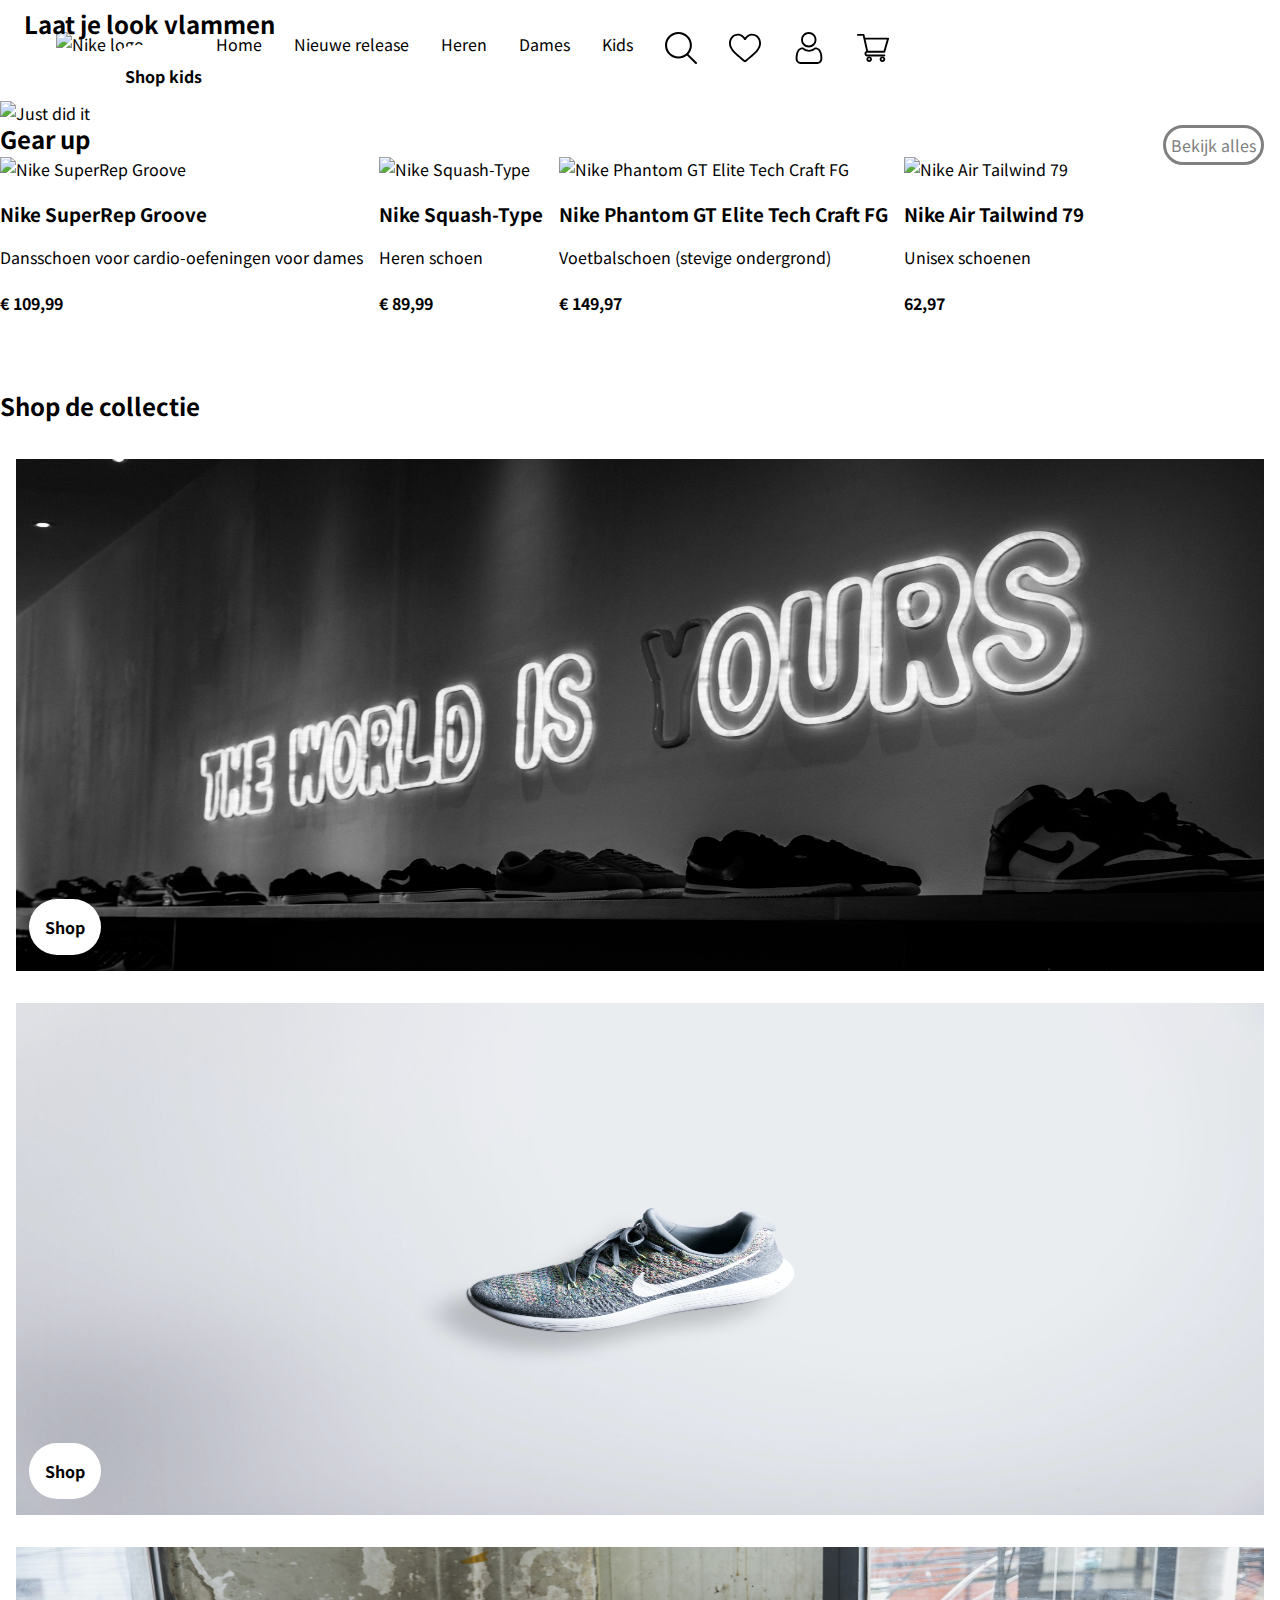
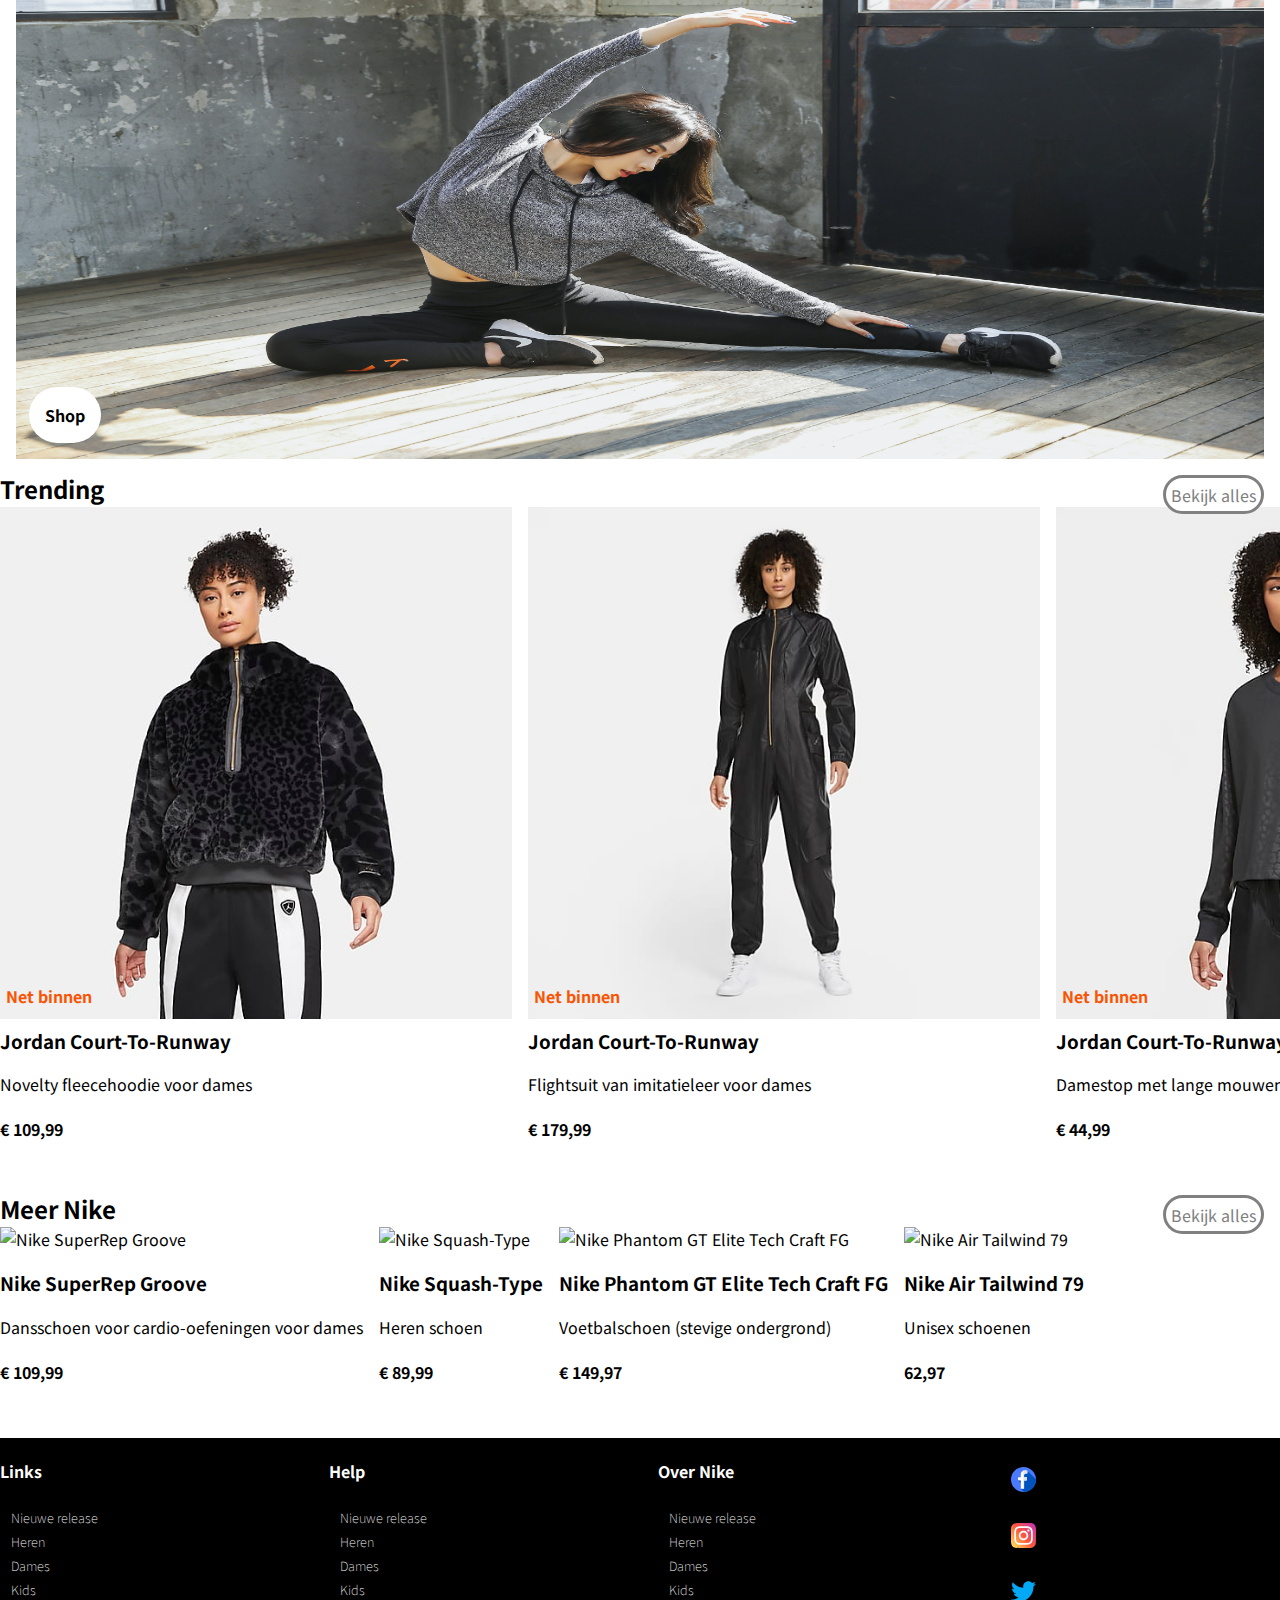
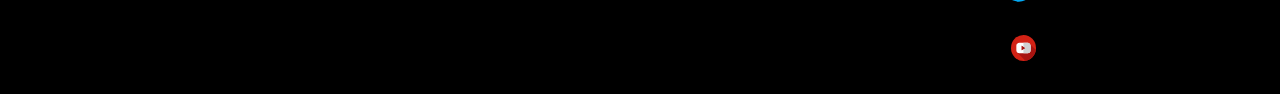
==== commit 5f50b31f: "Add files via upload" ====
--- a/index.html
+++ b/index.html
@@ -44,199 +44,191 @@
     <a href="">Shop</a> <a href="">Shop kids</a>
   </section>
 
-    <section id="Gearup">
-      <h2>Gear up</h2>
-      <a href=""> Bekijk alles</a>
-
-      <section id="schoenen">
-        <section>
-          <img src="https://static.nike.com/a/images/t_PDP_864_v1/f_auto,b_rgb:f5f5f5/c372decc-56ef-4c8b-a226-6e524dd06023/superrep-groove-dansschoen-cardio-oefeningen-dames-Kzk4Ml.jpg" alt="Nike SuperRep Groove">
-          <h3>Nike SuperRep Groove</h3>
-          <p>Dansschoen voor cardio-oefeningen voor dames</p>
-          <h4>€ 109,99</h4>
-        </section>
-
-        <section>
-          <img src="https://static.nike.com/a/images/c_limit,w_592,f_auto/t_product_v1/i1-3713950b-8cb1-4521-9f08-b0ad23f3487e/squash-type-herenschoen-VsN0Gf.jpg" alt="Nike Squash-Type">
-          <h3>Nike Squash-Type</h3>
-          <p>Heren schoen</p>
-          <h4>€ 89,99</h4>
-        </section>
-
-        <section>
-          <img src="https://static.nike.com/a/images/c_limit,w_592,f_auto/t_product_v1/562a90c4-e43f-4e2d-8ecd-390de38e3019/phantom-gt-elite-tech-craft-fg-voetbalschoen-RDJDDx.jpg" alt="Nike Phantom GT Elite Tech Craft FG">
-          <h3>Nike Phantom GT Elite Tech Craft FG</h3>
-          <p>Voetbalschoen (stevige ondergrond)</p>
-          <h4>€ 149,97</h4>
-        </section>
-
-        <section>
-          <img src="https://static.nike.com/a/images/t_PDP_864_v1/f_auto,b_rgb:f5f5f5/twzljiqrqjmmbgksaz6c/air-tailwind-79-schoen-VrwQ7M.jpg" alt="Nike Air Tailwind 79">
-          <h3>Nike Air Tailwind 79</h3>
-          <p>Unisex schoenen</p>
-          <h4>62,97</h4>
-        </section>
-      </section>
-
+  <section id="Gearup">
+    <h2>Gear up</h2>
+    <a href=""> Bekijk alles</a>
+
+    <section id="schoenen">
+      <section>
+        <img src="https://static.nike.com/a/images/t_PDP_864_v1/f_auto,b_rgb:f5f5f5/c372decc-56ef-4c8b-a226-6e524dd06023/superrep-groove-dansschoen-cardio-oefeningen-dames-Kzk4Ml.jpg" alt="Nike SuperRep Groove">
+        <h3>Nike SuperRep Groove</h3>
+        <p>Dansschoen voor cardio-oefeningen voor dames</p>
+        <h4>€ 109,99</h4>
+      </section>
+
+      <section>
+        <img src="https://static.nike.com/a/images/c_limit,w_592,f_auto/t_product_v1/i1-3713950b-8cb1-4521-9f08-b0ad23f3487e/squash-type-herenschoen-VsN0Gf.jpg" alt="Nike Squash-Type">
+        <h3>Nike Squash-Type</h3>
+        <p>Heren schoen</p>
+        <h4>€ 89,99</h4>
+      </section>
+
+      <section>
+        <img src="https://static.nike.com/a/images/c_limit,w_592,f_auto/t_product_v1/562a90c4-e43f-4e2d-8ecd-390de38e3019/phantom-gt-elite-tech-craft-fg-voetbalschoen-RDJDDx.jpg" alt="Nike Phantom GT Elite Tech Craft FG">
+        <h3>Nike Phantom GT Elite Tech Craft FG</h3>
+        <p>Voetbalschoen (stevige ondergrond)</p>
+        <h4>€ 149,97</h4>
+      </section>
+
+      <section>
+        <img src="https://static.nike.com/a/images/t_PDP_864_v1/f_auto,b_rgb:f5f5f5/twzljiqrqjmmbgksaz6c/air-tailwind-79-schoen-VrwQ7M.jpg" alt="Nike Air Tailwind 79">
+        <h3>Nike Air Tailwind 79</h3>
+        <p>Unisex schoenen</p>
+        <h4>62,97</h4>
+      </section>
     </section>
 
-
-
-    <section id="shopdecollectie">
-      <h2>Shop de collectie</h2>
-
-      <figure>
-        <img src="./images/onzefavorieten.jpg" alt="Onze favorieten">
-        <figcaption><a href="">Shop</a> </figcaption>
-      </figure>
-
-      <figure>
-        <img src="./images/alleschoenen.jpg" alt="Onze schoenen">
-        <figcaption><a href="">Shop</a> </figcaption>
-      </figure>
-
-      <figure>
-        <img src="./images/allekleding.jpg" alt="Onze kleding">
-        <figcaption><a href="">Shop</a> </figcaption>
-      </figure>
-
+  </section>
+
+
+
+  <section id="shopdecollectie">
+    <h2>Shop de collectie</h2>
+
+    <figure>
+      <img src="./images/onzefavorieten.jpg" alt="Onze favorieten">
+      <figcaption><a href="">Shop</a> </figcaption>
+    </figure>
+
+    <figure>
+      <img src="./images/alleschoenen.jpg" alt="Onze schoenen">
+      <figcaption><a href="">Shop</a> </figcaption>
+    </figure>
+
+    <figure>
+      <img src="./images/allekleding.jpg" alt="Onze kleding">
+      <figcaption><a href="">Shop</a> </figcaption>
+    </figure>
+
+  </section>
+
+
+  <section id="Trending">
+    <h2>Trending</h2>
+    <a href=""> Bekijk alles</a>
+
+    <section id="schoenen">
+      <section>
+        <img src="./images/jordan-fleece.jpg" alt="Jordan Court-To-Runway">
+        <p>Net binnen</p>
+        <h3>Jordan Court-To-Runway</h3>
+        <p>Novelty fleecehoodie voor dames</p>
+        <h4>€ 109,99</h4>
+      </section>
+
+      <section>
+        <img src="./images/jordan-flightsuit.jpg" alt="Jordan Court-To-Runway Flightsuit">
+        <p>Net binnen</p>
+        <h3>Jordan Court-To-Runway</h3>
+        <p>Flightsuit van imitatieleer voor dames</p>
+        <h4>€ 179,99</h4>
+      </section>
+
+      <section>
+        <img src="./images/jordanjacket.jpg" alt="Jordan Court-To-Runway Shirt">
+        <p>Net binnen</p>
+        <h3>Jordan Court-To-Runway</h3>
+        <p>Damestop met lange mouwen en luipaardprint</p>
+        <h4>€ 44,99</h4>
+      </section>
+
+      <section>
+        <img src="./images/jordan-broek.jpg" alt="Jordan Court-To-Runway Broek">
+        <p>Net binnen</p>
+        <h3>Jordan Court-To-Runway</h3>
+        <p>Utility broek van imitatieleer voor dames</p>
+        <h4>129,99</h4>
+      </section>
     </section>
 
-
-    <section id="Trending">
-      <h2>Trending</h2>
-      <a href=""> Bekijk alles</a>
-
-      <section id="schoenen">
-        <section>
-          <img src="./images/jordan-fleece.jpg" alt="Jordan Court-To-Runway">
-          <p>Net binnen</p>
-          <h3>Jordan Court-To-Runway</h3>
-          <p>Novelty fleecehoodie voor dames</p>
-          <h4>€ 109,99</h4>
-        </section>
-
-        <section>
-          <img src="./images/jordan-flightsuit.jpg" alt="Jordan Court-To-Runway Flightsuit">
-          <p>Net binnen</p>
-          <h3>Jordan Court-To-Runway</h3>
-          <p>Flightsuit van imitatieleer voor dames</p>
-          <h4>€ 179,99</h4>
-        </section>
-
-        <section>
-          <img src="./images/jordanjacket.jpg" alt="Jordan Court-To-Runway Shirt">
-          <p>Net binnen</p>
-          <h3>Jordan Court-To-Runway</h3>
-          <p>Damestop met lange mouwen en luipaardprint</p>
-          <h4>€ 44,99</h4>
-        </section>
-
-        <section>
-          <img src="./images/jordan-broek.jpg" alt="Jordan Court-To-Runway Broek">
-          <p>Net binnen</p>
-          <h3>Jordan Court-To-Runway</h3>
-          <p>Utility broek van imitatieleer voor dames</p>
-          <h4>129,99</h4>
-        </section>
-      </section>
-
+  </section>
+
+  <section id="Gearup">
+    <h2>Meer Nike</h2>
+    <a href=""> Bekijk alles</a>
+
+    <section id="schoenen">
+      <section>
+        <img src="https://static.nike.com/a/images/t_PDP_864_v1/f_auto,b_rgb:f5f5f5/c372decc-56ef-4c8b-a226-6e524dd06023/superrep-groove-dansschoen-cardio-oefeningen-dames-Kzk4Ml.jpg" alt="Nike SuperRep Groove">
+        <h3>Nike SuperRep Groove</h3>
+        <p>Dansschoen voor cardio-oefeningen voor dames</p>
+        <h4>€ 109,99</h4>
+      </section>
+
+      <section>
+        <img src="https://static.nike.com/a/images/c_limit,w_592,f_auto/t_product_v1/i1-3713950b-8cb1-4521-9f08-b0ad23f3487e/squash-type-herenschoen-VsN0Gf.jpg" alt="Nike Squash-Type">
+        <h3>Nike Squash-Type</h3>
+        <p>Heren schoen</p>
+        <h4>€ 89,99</h4>
+      </section>
+
+      <section>
+        <img src="https://static.nike.com/a/images/c_limit,w_592,f_auto/t_product_v1/562a90c4-e43f-4e2d-8ecd-390de38e3019/phantom-gt-elite-tech-craft-fg-voetbalschoen-RDJDDx.jpg" alt="Nike Phantom GT Elite Tech Craft FG">
+        <h3>Nike Phantom GT Elite Tech Craft FG</h3>
+        <p>Voetbalschoen (stevige ondergrond)</p>
+        <h4>€ 149,97</h4>
+      </section>
+
+      <section>
+        <img src="https://static.nike.com/a/images/t_PDP_864_v1/f_auto,b_rgb:f5f5f5/twzljiqrqjmmbgksaz6c/air-tailwind-79-schoen-VrwQ7M.jpg" alt="Nike Air Tailwind 79">
+        <h3>Nike Air Tailwind 79</h3>
+        <p>Unisex schoenen</p>
+        <h4>62,97</h4>
+      </section>
     </section>
 
-    <section id="Gearup">
-      <h2>Meer Nike</h2>
-      <a href=""> Bekijk alles</a>
-
-      <section id="schoenen">
-        <section>
-          <img src="https://static.nike.com/a/images/t_PDP_864_v1/f_auto,b_rgb:f5f5f5/c372decc-56ef-4c8b-a226-6e524dd06023/superrep-groove-dansschoen-cardio-oefeningen-dames-Kzk4Ml.jpg" alt="Nike SuperRep Groove">
-          <h3>Nike SuperRep Groove</h3>
-          <p>Dansschoen voor cardio-oefeningen voor dames</p>
-          <h4>€ 109,99</h4>
-        </section>
-
-        <section>
-          <img src="https://static.nike.com/a/images/c_limit,w_592,f_auto/t_product_v1/i1-3713950b-8cb1-4521-9f08-b0ad23f3487e/squash-type-herenschoen-VsN0Gf.jpg" alt="Nike Squash-Type">
-          <h3>Nike Squash-Type</h3>
-          <p>Heren schoen</p>
-          <h4>€ 89,99</h4>
-        </section>
-
-        <section>
-          <img src="https://static.nike.com/a/images/c_limit,w_592,f_auto/t_product_v1/562a90c4-e43f-4e2d-8ecd-390de38e3019/phantom-gt-elite-tech-craft-fg-voetbalschoen-RDJDDx.jpg" alt="Nike Phantom GT Elite Tech Craft FG">
-          <h3>Nike Phantom GT Elite Tech Craft FG</h3>
-          <p>Voetbalschoen (stevige ondergrond)</p>
-          <h4>€ 149,97</h4>
-        </section>
-
-        <section>
-          <img src="https://static.nike.com/a/images/t_PDP_864_v1/f_auto,b_rgb:f5f5f5/twzljiqrqjmmbgksaz6c/air-tailwind-79-schoen-VrwQ7M.jpg" alt="Nike Air Tailwind 79">
-          <h3>Nike Air Tailwind 79</h3>
-          <p>Unisex schoenen</p>
-          <h4>62,97</h4>
-        </section>
-      </section>
-
-    </section>
-
-
-  <script src="scripts/script.js"></script>
+  </section>
+
 </body>
-
-
-
-
-
-
 
 
 <footer>
   <nav>
     <div class="footer">
 
-<div class="div1">
-  <h4>Links</h4>
-      <ul>
-        <li> <a href="">Nieuwe release</a></li>
-        <li> <a href="">Heren</a></li>
-        <li> <a href="">Dames</a></li>
-        <li> <a href="">Kids</a></li>
-      </ul>
-</div>
-
-
-<div class="div2">
-<h4>Help</h4>
-      <ul>
-        <li> <a href="">Nieuwe release</a></li>
-        <li> <a href="">Heren</a></li>
-        <li> <a href="">Dames</a></li>
-        <li> <a href="">Kids</a></li>
-      </ul>
-</div>
-
-<div class="div3">
-  <h4>Over Nike</h4>
-      <ul>
-        <li> <a href="">Nieuwe release</a></li>
-        <li> <a href="">Heren</a></li>
-        <li> <a href="">Dames</a></li>
-        <li> <a href="">Kids</a></li>
-      </ul>
-</div>
-
-
-
-<div class="div4">
-      <ul>
-        <li> <a href=""><img src="./images/003-facebook.svg" alt="Facebook"></a></li>
-        <li> <a href=""><img src="./images/002-instagram.svg" alt="Facebook"></a></li>
-        <li> <a href=""><img src="./images/004-twitter.svg" alt="Facebook"></a></li>
-        <li> <a href=""><img src="./images/001-youtube.svg" alt="Facebook"></a></li>
-      </ul>
-</div>
-
-</div>
+      <div class="div1">
+        <h4>Links</h4>
+        <ul>
+          <li> <a href="">Nieuwe release</a></li>
+          <li> <a href="">Heren</a></li>
+          <li> <a href="">Dames</a></li>
+          <li> <a href="">Kids</a></li>
+        </ul>
+      </div>
+
+
+      <div class="div2">
+        <h4>Help</h4>
+        <ul>
+          <li> <a href="">Nieuwe release</a></li>
+          <li> <a href="">Heren</a></li>
+          <li> <a href="">Dames</a></li>
+          <li> <a href="">Kids</a></li>
+        </ul>
+      </div>
+
+      <div class="div3">
+        <h4>Over Nike</h4>
+        <ul>
+          <li> <a href="">Nieuwe release</a></li>
+          <li> <a href="">Heren</a></li>
+          <li> <a href="">Dames</a></li>
+          <li> <a href="">Kids</a></li>
+        </ul>
+      </div>
+
+
+
+      <div class="div4">
+        <ul>
+          <li> <a href=""><img src="./images/003-facebook.svg" alt="Facebook"></a></li>
+          <li> <a href=""><img src="./images/002-instagram.svg" alt="Facebook"></a></li>
+          <li> <a href=""><img src="./images/004-twitter.svg" alt="Facebook"></a></li>
+          <li> <a href=""><img src="./images/001-youtube.svg" alt="Facebook"></a></li>
+        </ul>
+      </div>
+
+    </div>
   </nav>
 </footer>
 
--- a/styles/style.css
+++ b/styles/style.css
@@ -11,7 +11,7 @@
 body {
   font-family: 'Noto Sans JP', sans-serif;
   font-size: 16px;
-  margin: 1em;
+  margin: 0em;
 }
 
 header {
@@ -53,23 +53,19 @@
   white-space: nowrap;
 }
 
-
 #Uitgelicht a:hover, a:focus {
   color: black;
   text-decoration: underline;
 }
 
-
 #Uitgelicht {
   position: relative;
 }
 
-
 #Uitgelicht img {
   width: 100%;
   height: 25em;
 }
-
 
 #Uitgelicht h2 {
   position: absolute;
@@ -80,7 +76,6 @@
   border-radius: 1em;
 }
 
-
 #Uitgelicht a {
   position: absolute;
   bottom: .1em;
@@ -96,7 +91,6 @@
   white-space: nowrap;
 }
 
-
 #Uitgelicht a:first-of-type {
   position: absolute;
   left: 8em;
@@ -110,7 +104,6 @@
   -webkit-transform: scale(1.03);
   transform: scale(1.03);
 }
-
 
 #Gearup, #Trending {
   position: relative;
@@ -157,14 +150,12 @@
   top: -1em;
 }
 
-
 #Trending p:first-of-type {
   position: relative;
   color: #FA5302;
   font-weight: bold;
   margin-top: -2.5em;
   margin-left: .4em;
-
 }
 
 #schoenen {
@@ -179,9 +170,6 @@
   margin-left: -1em;
   margin-top: 2em;
 }
-
-
-
 
 #shopdecollectie figure {
   display: flex;
@@ -218,23 +206,34 @@
   transform: scale(1.03);
 }
 
+
 footer {
-background-color: black;
-color: white;
+  background-color: black;
+  color: white;
 }
 
 /* Bron grid maker:  https://cssgrid-generator.netlify.app/  */
-
 .footer {
-display: grid;
-grid-template-rows: (1, 1fr);
-grid-row-gap: 0px;
-}
-
-.div1 { grid-area: 1 / 1 / 2 / 2; }
-.div2 { grid-area: 1 / 2 / 2 / 3; }
-.div3 { grid-area: 1 / 3 / 2 / 4; }
-.div4 { grid-area: 1 / 4 / 2 / 5; }
+  display: grid;
+  grid-template-rows: (1, 1fr);
+  grid-row-gap: 0px;
+}
+
+.div1 {
+  grid-area: 1 / 1 / 2 / 2;
+}
+
+.div2 {
+  grid-area: 1 / 2 / 2 / 3;
+}
+
+.div3 {
+  grid-area: 1 / 3 / 2 / 4;
+}
+
+.div4 {
+  grid-area: 1 / 4 / 2 / 5;
+}
 
 footer ul {
   list-style: none;
@@ -260,9 +259,7 @@
   margin: 1em;
 }
 
-
 /* Detail pagina  */
-
 #detailfoto {
   position: relative;
 }
@@ -275,15 +272,47 @@
 }
 
 #detailfoto img {
-height: 45em;
-width: 100%;
-}
+  height: 45em;
+  width: 100%;
+}
+
+/* met nth of type zorg je ervoor dat je alleen de 2e image selecteert */
+#detailfoto img:nth-of-type(1n+2) {
+  position: absolute;
+  width: 1.8em;
+  z-index: 5em;
+  top: -20em;
+  right: 1em;
+}
+
+article button {
+  position: relative;
+  background:none;
+  border:none;
+  cursor:pointer;
+  top: -22em;
+  right: -22.5em;
+  z-index: 10;
+}
+
+article button.wish {
+  padding:.125em .375em;
+  font-size:2em;
+  line-height:1em;
+}
+
+article button.wish:hover {
+background-color: white;
+padding: .3em;
+border-radius: 5em;
+}
+
 
 
 #detailfoto p, #detailfoto li {
-font-size: .9em;
-font-weight: lighter;
-padding: .1em;
+  font-size: .9em;
+  font-weight: lighter;
+  padding: .1em;
 }
 
 #detailfoto a {
@@ -293,7 +322,6 @@
 }
 
 /* https://css-tricks.com/a-complete-guide-to-links-and-buttons/ & Boek html & css van jon duckett */
-
 #maten {
   display: flex;
   justify-content: space-around;
@@ -301,14 +329,13 @@
 }
 
 #maten button, #voegtoe button {
-
   padding: 1em 2em;
   background-color: white;
   border-radius: .8em;
 }
 
 #maten button:hover, #voegtoe button:hover {
-  background-color:  black;
+  background-color: black;
   color: white;
 }
 
